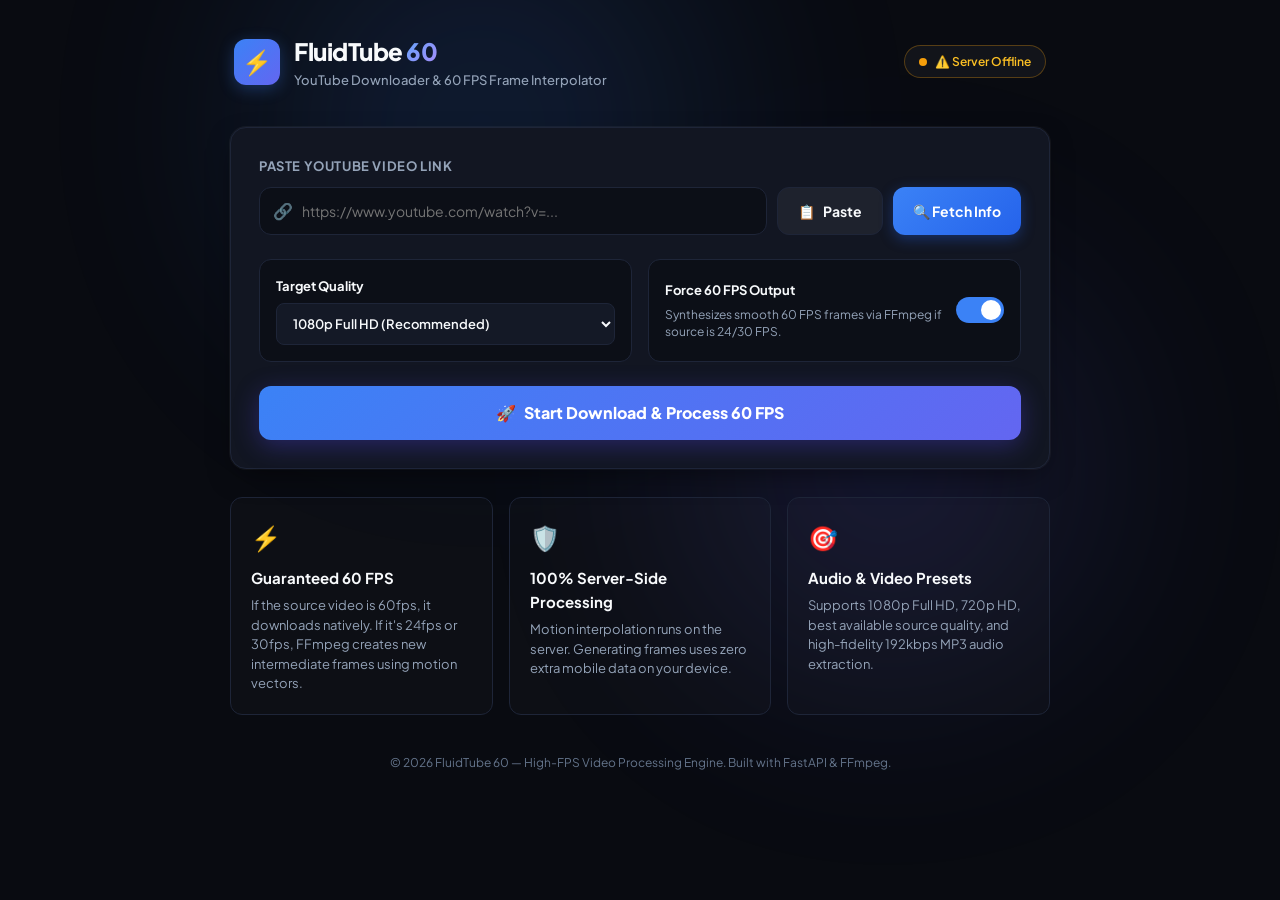
==== templates/index.html @ 1062987a "feat: initial commit for FluidTube 60 Web Application" ====
<!DOCTYPE html>
<html lang="en">
<head>
  <meta charset="UTF-8">
  <meta name="viewport" content="width=device-width, initial-scale=1.0">
  <title>FluidTube 60 — YouTube Downloader & 60 FPS Frame Interpolator</title>
  <meta name="description" content="FluidTube: Download YouTube videos and guarantee silky 60 FPS output via native stream fetching or FFmpeg motion vector frame interpolation.">
  <link rel="preconnect" href="https://fonts.googleapis.com">
  <link rel="preconnect" href="https://fonts.gstatic.com" crossorigin>
  <link href="https://fonts.googleapis.com/css2?family=Plus+Jakarta+Sans:wght@400;500;600;700;800&family=JetBrains+Mono:wght@500;600&display=swap" rel="stylesheet">
  <link rel="stylesheet" href="/static/css/style.css">
</head>
<body>
  <!-- Ambient background glow -->
  <div class="bg-glow glow-1"></div>
  <div class="bg-glow glow-2"></div>

  <div class="app-layout">
    <!-- Navbar / Header -->
    <header class="header">
      <div class="brand">
        <div class="brand-icon">⚡</div>
        <div class="brand-text">
          <h1>FluidTube <span class="accent-text">60</span></h1>
          <p class="subtitle">YouTube Downloader & 60 FPS Frame Interpolator</p>
        </div>
      </div>
      <div class="header-badges">
        <div id="ffmpeg-badge" class="status-badge checking">
          <span class="status-dot"></span>
          <span id="ffmpeg-status-text">Checking Engine...</span>
        </div>
      </div>
    </header>

    <!-- Main Converter Container -->
    <main class="main-card">
      <!-- Input Section -->
      <section class="section-input">
        <label for="video-url" class="section-label">Paste YouTube Video Link</label>
        <div class="input-bar">
          <div class="input-wrapper">
            <span class="url-icon">🔗</span>
            <input type="text" id="video-url" placeholder="https://www.youtube.com/watch?v=..." autocomplete="off">
          </div>
          <button id="btn-paste" class="btn btn-secondary" title="Paste from clipboard">
            <span>📋</span> Paste
          </button>
          <button id="btn-fetch" class="btn btn-primary">
            <span class="btn-spinner hidden"></span>
            <span class="btn-text">🔍 Fetch Info</span>
          </button>
        </div>
      </section>

      <!-- Video Preview Card (Hidden until URL fetched) -->
      <section id="preview-section" class="preview-card hidden">
        <div class="preview-thumbnail-wrapper">
          <img id="preview-thumb" src="" alt="Video Thumbnail" loading="lazy">
          <span id="preview-duration-badge" class="badge-overlay">00:00</span>
        </div>
        <div class="preview-meta">
          <h2 id="preview-title" class="preview-title">Video Title</h2>
          <p id="preview-channel" class="preview-channel">Channel Name</p>
          <div class="meta-pills">
            <span id="pill-fps" class="pill pill-fps">⚡ 60 FPS Native</span>
            <span id="pill-duration" class="pill pill-duration">⏱️ 00:00</span>
          </div>
          <p id="preview-engine-hint" class="engine-hint">
            ⚡ 60 FPS motion interpolation engine ready.
          </p>
        </div>
      </section>

      <!-- Settings Section -->
      <section class="section-settings">
        <div class="settings-grid">
          <!-- Resolution Dropdown -->
          <div class="setting-item">
            <label for="select-resolution" class="setting-label">Target Quality</label>
            <div class="select-wrapper">
              <select id="select-resolution">
                <option value="1080p Full HD" selected>1080p Full HD (Recommended)</option>
                <option value="720p HD">720p HD</option>
                <option value="Best Quality Available">Best Quality Available (Original)</option>
                <option value="Audio Only (MP3)">Audio Only (MP3)</option>
              </select>
            </div>
          </div>

          <!-- 60 FPS Motion Interpolation Toggle -->
          <div class="setting-item toggle-item">
            <div class="toggle-info">
              <span class="setting-label">Force 60 FPS Output</span>
              <p class="setting-subtext">Synthesizes smooth 60 FPS frames via FFmpeg if source is 24/30 FPS.</p>
            </div>
            <label class="switch">
              <input type="checkbox" id="toggle-60fps" checked>
              <span class="slider round"></span>
            </label>
          </div>
        </div>
      </section>

      <!-- Action Button Area -->
      <section class="section-action">
        <button id="btn-start" class="btn btn-cta">
          <span class="btn-cta-icon">🚀</span>
          <span>Start Download & Process 60 FPS</span>
        </button>
      </section>

      <!-- Progress Section (Hidden until processing begins) -->
      <section id="progress-section" class="progress-card hidden">
        <div class="progress-header">
          <div class="progress-status-box">
            <span class="spinner-pulse"></span>
            <span id="progress-status" class="progress-status-text">Downloading (45% - 5.2 MB/s)...</span>
          </div>
          <span id="progress-percentage" class="progress-pct">0%</span>
        </div>

        <div class="progress-bar-track">
          <div id="progress-bar-fill" class="progress-bar-fill" style="width: 0%;"></div>
        </div>

        <div class="progress-footer">
          <span id="progress-details" class="progress-details-text">Initializing stream connection...</span>
          <button id="btn-cancel" class="btn btn-danger btn-sm">⏹️ Cancel</button>
        </div>
      </section>

      <!-- Result / Download Section (Hidden until complete) -->
      <section id="result-section" class="result-card hidden">
        <div class="result-header">
          <div class="result-icon">🎉</div>
          <div>
            <h3 id="result-heading" class="result-title">Your 60 FPS Video is Ready!</h3>
            <p id="result-subtext" class="result-subtitle">Rendered with smooth motion interpolation.</p>
          </div>
        </div>

        <div class="result-file-info">
          <div class="file-name-row">
            <span class="file-icon">📁</span>
            <span id="result-filename" class="file-name">video_60fps.mp4</span>
          </div>
          <span id="result-filesize" class="file-size-badge">42.5 MB</span>
        </div>

        <div class="result-actions">
          <a id="btn-download-file" href="#" class="btn btn-download" download>
            <span>📥 Download File</span>
          </a>
          <button id="btn-reset" class="btn btn-secondary">
            <span>🔄 Convert Another Video</span>
          </button>
        </div>
      </section>

      <!-- Error Alert Box -->
      <div id="error-alert" class="alert-box alert-error hidden">
        <span class="alert-icon">⚠️</span>
        <div class="alert-content">
          <h4 class="alert-title">Conversion Notice</h4>
          <p id="error-message">Error details...</p>
        </div>
        <button id="btn-close-error" class="alert-close">&times;</button>
      </div>
    </main>

    <!-- Value Propositions / FAQ Section -->
    <section class="features-grid">
      <div class="feature-card">
        <div class="feature-icon">⚡</div>
        <h3>Guaranteed 60 FPS</h3>
        <p>If the source video is 60fps, it downloads natively. If it's 24fps or 30fps, FFmpeg creates new intermediate frames using motion vectors.</p>
      </div>
      <div class="feature-card">
        <div class="feature-icon">🛡️</div>
        <h3>100% Server-Side Processing</h3>
        <p>Motion interpolation runs on the server. Generating frames uses zero extra mobile data on your device.</p>
      </div>
      <div class="feature-card">
        <div class="feature-icon">🎯</div>
        <h3>Audio & Video Presets</h3>
        <p>Supports 1080p Full HD, 720p HD, best available source quality, and high-fidelity 192kbps MP3 audio extraction.</p>
      </div>
    </section>

    <!-- Footer -->
    <footer class="footer">
      <p>© 2026 FluidTube 60 — High-FPS Video Processing Engine. Built with FastAPI & FFmpeg.</p>
    </footer>
  </div>

  <script src="/static/js/app.js"></script>
</body>
</html>
---- static/css/style.css ----
/* ==========================================================================
   SmoothMotion 60 — Modern Web Stylesheet
   Dark Glassmorphism, Responsive Grid & Fluid Typography
   ========================================================================== */

:root {
  --bg-main: #090B11;
  --bg-card: #121622;
  --bg-card-inner: #0C0F17;
  --border-subtle: #1E2538;
  --border-active: #2D3A56;
  --accent-blue: #3B82F6;
  --accent-indigo: #6366F1;
  --accent-cyan: #06B6D4;
  --accent-emerald: #10B981;
  --accent-amber: #F59E0B;
  --accent-rose: #EF4444;
  --text-main: #F8FAFC;
  --text-muted: #94A3B8;
  --text-subtle: #64748B;
  --font-sans: 'Plus Jakarta Sans', -apple-system, BlinkMacSystemFont, sans-serif;
  --font-mono: 'JetBrains Mono', monospace;
  --radius-lg: 16px;
  --radius-md: 12px;
  --radius-sm: 8px;
  --shadow-card: 0 10px 30px -10px rgba(0, 0, 0, 0.6), 0 0 0 1px rgba(255, 255, 255, 0.05);
  --shadow-glow: 0 0 25px rgba(59, 130, 246, 0.35);
}

*, *::before, *::after {
  box-sizing: border-box;
  margin: 0;
  padding: 0;
}

body {
  font-family: var(--font-sans);
  background-color: var(--bg-main);
  color: var(--text-main);
  line-height: 1.6;
  min-height: 100vh;
  position: relative;
  overflow-x: hidden;
  padding: 24px 16px 40px;
}

/* Ambient Background Glow */
.bg-glow {
  position: fixed;
  border-radius: 50%;
  filter: blur(120px);
  pointer-events: none;
  z-index: 0;
  opacity: 0.15;
}
.glow-1 {
  width: 450px;
  height: 450px;
  background: var(--accent-blue);
  top: -100px;
  left: 20%;
}
.glow-2 {
  width: 400px;
  height: 400px;
  background: var(--accent-indigo);
  top: 30%;
  right: 15%;
}

/* Main Container */
.app-layout {
  position: relative;
  z-index: 1;
  max-width: 820px;
  margin: 0 auto;
  display: flex;
  flex-direction: column;
  gap: 28px;
}

/* Header */
.header {
  display: flex;
  align-items: center;
  justify-content: space-between;
  padding: 8px 4px;
}

.brand {
  display: flex;
  align-items: center;
  gap: 14px;
}

.brand-icon {
  width: 46px;
  height: 46px;
  background: linear-gradient(135deg, var(--accent-blue), var(--accent-indigo));
  border-radius: 12px;
  display: flex;
  align-items: center;
  justify-content: center;
  font-size: 24px;
  box-shadow: 0 4px 16px rgba(59, 130, 246, 0.3);
}

.brand-text h1 {
  font-size: 24px;
  font-weight: 800;
  letter-spacing: -0.5px;
}

.accent-text {
  background: linear-gradient(135deg, #60A5FA, #A78BFA);
  -webkit-background-clip: text;
  -webkit-text-fill-color: transparent;
}

.subtitle {
  font-size: 13px;
  color: var(--text-muted);
  font-weight: 500;
}

/* Status Badge */
.status-badge {
  display: flex;
  align-items: center;
  gap: 8px;
  padding: 6px 14px;
  border-radius: 20px;
  font-size: 12px;
  font-weight: 600;
  background: rgba(255, 255, 255, 0.04);
  border: 1px solid var(--border-subtle);
}

.status-dot {
  width: 8px;
  height: 8px;
  border-radius: 50%;
  background: var(--text-subtle);
}

.status-badge.ready {
  border-color: rgba(16, 185, 129, 0.3);
  color: #34D399;
}
.status-badge.ready .status-dot {
  background: var(--accent-emerald);
  box-shadow: 0 0 8px var(--accent-emerald);
}

.status-badge.warning {
  border-color: rgba(245, 158, 11, 0.3);
  color: #FBBF24;
}
.status-badge.warning .status-dot {
  background: var(--accent-amber);
}

/* Main Card */
.main-card {
  background: var(--bg-card);
  border: 1px solid var(--border-subtle);
  border-radius: var(--radius-lg);
  padding: 28px;
  box-shadow: var(--shadow-card);
  backdrop-filter: blur(16px);
  display: flex;
  flex-direction: column;
  gap: 24px;
}

/* Section Input */
.section-label {
  display: block;
  font-size: 13px;
  font-weight: 700;
  text-transform: uppercase;
  letter-spacing: 0.6px;
  color: var(--text-muted);
  margin-bottom: 10px;
}

.input-bar {
  display: flex;
  gap: 10px;
  width: 100%;
}

.input-wrapper {
  position: relative;
  flex: 1;
}

.url-icon {
  position: absolute;
  left: 14px;
  top: 50%;
  transform: translateY(-50%);
  font-size: 16px;
  opacity: 0.6;
}

.input-wrapper input {
  width: 100%;
  height: 48px;
  background: var(--bg-card-inner);
  border: 1px solid var(--border-subtle);
  border-radius: var(--radius-md);
  padding: 0 16px 0 42px;
  color: var(--text-main);
  font-family: var(--font-sans);
  font-size: 14px;
  transition: all 0.2s ease;
}

.input-wrapper input:focus {
  outline: none;
  border-color: var(--accent-blue);
  box-shadow: 0 0 0 3px rgba(59, 130, 246, 0.15);
}

/* Buttons */
.btn {
  display: inline-flex;
  align-items: center;
  justify-content: center;
  gap: 8px;
  height: 48px;
  padding: 0 20px;
  border-radius: var(--radius-md);
  font-family: var(--font-sans);
  font-size: 14px;
  font-weight: 700;
  cursor: pointer;
  border: none;
  transition: all 0.2s cubic-bezier(0.4, 0, 0.2, 1);
  text-decoration: none;
  white-space: nowrap;
}

.btn:active {
  transform: scale(0.98);
}

.btn-primary {
  background: linear-gradient(135deg, var(--accent-blue), #2563EB);
  color: #fff;
  box-shadow: 0 4px 14px rgba(37, 99, 235, 0.35);
}
.btn-primary:hover {
  background: linear-gradient(135deg, #4F93F7, #1D4ED8);
  box-shadow: 0 6px 20px rgba(37, 99, 235, 0.45);
}

.btn-secondary {
  background: rgba(255, 255, 255, 0.05);
  border: 1px solid var(--border-subtle);
  color: var(--text-main);
}
.btn-secondary:hover {
  background: rgba(255, 255, 255, 0.08);
  border-color: var(--border-active);
}

.btn-cta {
  width: 100%;
  height: 54px;
  background: linear-gradient(135deg, var(--accent-blue), var(--accent-indigo));
  color: #fff;
  font-size: 16px;
  font-weight: 800;
  border-radius: var(--radius-md);
  box-shadow: 0 6px 24px rgba(79, 70, 229, 0.35);
}
.btn-cta:hover {
  filter: brightness(1.1);
  box-shadow: 0 8px 30px rgba(79, 70, 229, 0.5);
  transform: translateY(-1px);
}

.btn-danger {
  background: rgba(239, 68, 68, 0.15);
  border: 1px solid rgba(239, 68, 68, 0.3);
  color: #F87171;
}
.btn-danger:hover {
  background: rgba(239, 68, 68, 0.25);
}

.btn-sm {
  height: 36px;
  padding: 0 14px;
  font-size: 12px;
}

.btn-download {
  background: linear-gradient(135deg, var(--accent-emerald), #059669);
  color: #fff;
  box-shadow: 0 4px 16px rgba(16, 185, 129, 0.35);
}
.btn-download:hover {
  filter: brightness(1.1);
}

.btn-spinner {
  width: 16px;
  height: 16px;
  border: 2px solid rgba(255, 255, 255, 0.3);
  border-top-color: #fff;
  border-radius: 50%;
  animation: spin 0.8s linear infinite;
}

@keyframes spin {
  to { transform: rotate(360deg); }
}

/* Video Preview Card */
.preview-card {
  display: flex;
  gap: 18px;
  background: var(--bg-card-inner);
  border: 1px solid var(--border-subtle);
  border-radius: var(--radius-md);
  padding: 16px;
  animation: fadeIn 0.3s ease;
}

.preview-thumbnail-wrapper {
  position: relative;
  width: 220px;
  height: 124px;
  border-radius: var(--radius-sm);
  overflow: hidden;
  flex-shrink: 0;
  background: #000;
}

.preview-thumbnail-wrapper img {
  width: 100%;
  height: 100%;
  object-fit: cover;
}

.badge-overlay {
  position: absolute;
  bottom: 8px;
  right: 8px;
  background: rgba(0, 0, 0, 0.8);
  font-family: var(--font-mono);
  font-size: 11px;
  font-weight: 600;
  padding: 2px 6px;
  border-radius: 4px;
}

.preview-meta {
  display: flex;
  flex-direction: column;
  justify-content: center;
  gap: 6px;
  overflow: hidden;
}

.preview-title {
  font-size: 16px;
  font-weight: 700;
  line-height: 1.35;
  display: -webkit-box;
  -webkit-line-clamp: 2;
  -webkit-box-orient: vertical;
  overflow: hidden;
}

.preview-channel {
  font-size: 13px;
  color: var(--text-muted);
}

.meta-pills {
  display: flex;
  gap: 8px;
  margin-top: 4px;
}

.pill {
  font-size: 11px;
  font-weight: 700;
  padding: 3px 10px;
  border-radius: 6px;
  display: inline-flex;
  align-items: center;
}

.pill-fps {
  background: rgba(16, 185, 129, 0.15);
  border: 1px solid rgba(16, 185, 129, 0.3);
  color: #34D399;
}

.pill-fps.interpolate {
  background: rgba(245, 158, 11, 0.15);
  border: 1px solid rgba(245, 158, 11, 0.3);
  color: #FBBF24;
}

.pill-duration {
  background: rgba(255, 255, 255, 0.05);
  color: var(--text-muted);
}

.engine-hint {
  font-size: 12px;
  color: #60A5FA;
  font-style: italic;
  margin-top: 4px;
}

/* Settings Grid */
.settings-grid {
  display: grid;
  grid-template-columns: 1fr 1fr;
  gap: 16px;
}

.setting-item {
  background: var(--bg-card-inner);
  border: 1px solid var(--border-subtle);
  border-radius: var(--radius-md);
  padding: 16px;
}

.setting-label {
  font-size: 13px;
  font-weight: 700;
  color: var(--text-main);
  display: block;
  margin-bottom: 6px;
}

.setting-subtext {
  font-size: 12px;
  color: var(--text-muted);
  line-height: 1.4;
}

.select-wrapper select {
  width: 100%;
  height: 42px;
  background: #141926;
  border: 1px solid var(--border-subtle);
  border-radius: var(--radius-sm);
  color: var(--text-main);
  padding: 0 12px;
  font-family: var(--font-sans);
  font-size: 13px;
  font-weight: 600;
  cursor: pointer;
  outline: none;
}

.toggle-item {
  display: flex;
  align-items: center;
  justify-content: space-between;
  gap: 14px;
}

/* Toggle Switch */
.switch {
  position: relative;
  display: inline-block;
  width: 48px;
  height: 26px;
  flex-shrink: 0;
}

.switch input {
  opacity: 0;
  width: 0;
  height: 0;
}

.slider {
  position: absolute;
  cursor: pointer;
  top: 0; left: 0; right: 0; bottom: 0;
  background-color: #242B3D;
  transition: .3s;
  border-radius: 34px;
}

.slider:before {
  position: absolute;
  content: "";
  height: 20px;
  width: 20px;
  left: 3px;
  bottom: 3px;
  background-color: white;
  transition: .3s;
  border-radius: 50%;
}

input:checked + .slider {
  background-color: var(--accent-blue);
}

input:checked + .slider:before {
  transform: translateX(22px);
}

/* Progress Card */
.progress-card {
  background: var(--bg-card-inner);
  border: 1px solid var(--border-subtle);
  border-radius: var(--radius-md);
  padding: 20px;
  display: flex;
  flex-direction: column;
  gap: 14px;
  animation: fadeIn 0.3s ease;
}

.progress-header {
  display: flex;
  align-items: center;
  justify-content: space-between;
}

.progress-status-box {
  display: flex;
  align-items: center;
  gap: 10px;
}

.spinner-pulse {
  width: 10px;
  height: 10px;
  border-radius: 50%;
  background: var(--accent-blue);
  box-shadow: 0 0 10px var(--accent-blue);
  animation: pulse 1.2s infinite;
}

@keyframes pulse {
  0% { transform: scale(0.9); opacity: 0.7; }
  50% { transform: scale(1.3); opacity: 1; }
  100% { transform: scale(0.9); opacity: 0.7; }
}

.progress-status-text {
  font-size: 14px;
  font-weight: 700;
  color: var(--text-main);
}

.progress-pct {
  font-family: var(--font-mono);
  font-size: 14px;
  font-weight: 700;
  color: var(--accent-cyan);
}

.progress-bar-track {
  width: 100%;
  height: 10px;
  background: #181E2E;
  border-radius: 20px;
  overflow: hidden;
}

.progress-bar-fill {
  height: 100%;
  background: linear-gradient(90deg, var(--accent-blue), var(--accent-cyan));
  border-radius: 20px;
  transition: width 0.3s ease;
  box-shadow: 0 0 12px rgba(6, 182, 212, 0.4);
}

.progress-footer {
  display: flex;
  align-items: center;
  justify-content: space-between;
}

.progress-details-text {
  font-size: 12px;
  color: var(--text-subtle);
  font-family: var(--font-mono);
}

/* Result Card */
.result-card {
  background: rgba(16, 185, 129, 0.05);
  border: 1px solid rgba(16, 185, 129, 0.3);
  border-radius: var(--radius-md);
  padding: 24px;
  display: flex;
  flex-direction: column;
  gap: 18px;
  animation: fadeIn 0.3s ease;
}

.result-header {
  display: flex;
  align-items: center;
  gap: 14px;
}

.result-icon {
  font-size: 32px;
}

.result-title {
  font-size: 18px;
  font-weight: 800;
  color: #34D399;
}

.result-subtitle {
  font-size: 13px;
  color: var(--text-muted);
}

.result-file-info {
  display: flex;
  align-items: center;
  justify-content: space-between;
  background: var(--bg-card-inner);
  border: 1px solid var(--border-subtle);
  border-radius: var(--radius-sm);
  padding: 12px 16px;
}

.file-name-row {
  display: flex;
  align-items: center;
  gap: 10px;
  overflow: hidden;
}

.file-name {
  font-family: var(--font-mono);
  font-size: 13px;
  font-weight: 600;
  color: #93C5FD;
  white-space: nowrap;
  overflow: hidden;
  text-overflow: ellipsis;
}

.file-size-badge {
  font-family: var(--font-mono);
  font-size: 12px;
  color: var(--text-muted);
  background: rgba(255, 255, 255, 0.05);
  padding: 3px 8px;
  border-radius: 4px;
}

.result-actions {
  display: flex;
  gap: 12px;
}

/* Error Alert */
.alert-box {
  display: flex;
  align-items: flex-start;
  gap: 12px;
  padding: 14px 18px;
  border-radius: var(--radius-md);
  background: rgba(239, 68, 68, 0.1);
  border: 1px solid rgba(239, 68, 68, 0.3);
  color: #FCA5A5;
  animation: fadeIn 0.2s ease;
}

.alert-title {
  font-size: 14px;
  font-weight: 700;
  margin-bottom: 2px;
  color: #F87171;
}

.alert-close {
  margin-left: auto;
  background: none;
  border: none;
  color: #FCA5A5;
  font-size: 18px;
  cursor: pointer;
}

/* Feature Cards Grid */
.features-grid {
  display: grid;
  grid-template-columns: repeat(3, 1fr);
  gap: 16px;
}

.feature-card {
  background: rgba(255, 255, 255, 0.02);
  border: 1px solid var(--border-subtle);
  border-radius: var(--radius-md);
  padding: 20px;
  text-align: left;
}

.feature-icon {
  font-size: 24px;
  margin-bottom: 10px;
}

.feature-card h3 {
  font-size: 15px;
  font-weight: 700;
  margin-bottom: 6px;
}

.feature-card p {
  font-size: 13px;
  color: var(--text-muted);
  line-height: 1.5;
}

/* Footer */
.footer {
  text-align: center;
  font-size: 12px;
  color: var(--text-subtle);
  padding-top: 10px;
}

/* Helper Utilities */
.hidden {
  display: none !important;
}

@keyframes fadeIn {
  from { opacity: 0; transform: translateY(6px); }
  to { opacity: 1; transform: translateY(0); }
}

/* Responsive Media Queries */
@media (max-width: 768px) {
  .app-layout {
    gap: 20px;
  }
  .main-card {
    padding: 20px 16px;
  }
  .input-bar {
    flex-direction: column;
  }
  .input-wrapper input {
    height: 44px;
  }
  .preview-card {
    flex-direction: column;
  }
  .preview-thumbnail-wrapper {
    width: 100%;
    height: 180px;
  }
  .settings-grid {
    grid-template-columns: 1fr;
  }
  .features-grid {
    grid-template-columns: 1fr;
  }
  .result-actions {
    flex-direction: column;
  }
}
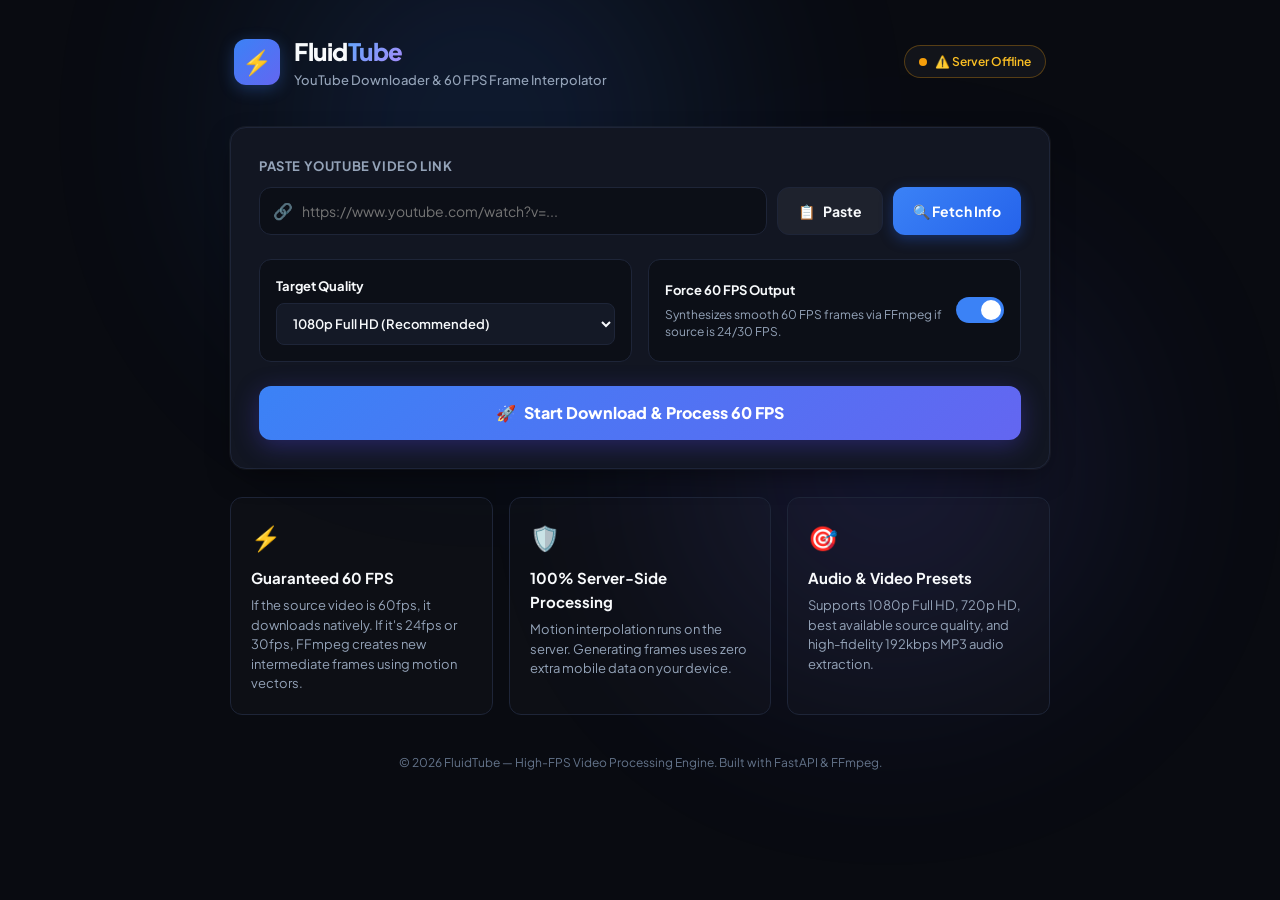
==== commit 4acbc1aa: "refactor: rename branding to FluidTube" ====
--- a/templates/index.html
+++ b/templates/index.html
@@ -3,7 +3,7 @@
 <head>
   <meta charset="UTF-8">
   <meta name="viewport" content="width=device-width, initial-scale=1.0">
-  <title>FluidTube 60 — YouTube Downloader & 60 FPS Frame Interpolator</title>
+  <title>FluidTube — YouTube Downloader & 60 FPS Frame Interpolator</title>
   <meta name="description" content="FluidTube: Download YouTube videos and guarantee silky 60 FPS output via native stream fetching or FFmpeg motion vector frame interpolation.">
   <link rel="preconnect" href="https://fonts.googleapis.com">
   <link rel="preconnect" href="https://fonts.gstatic.com" crossorigin>
@@ -21,7 +21,7 @@
       <div class="brand">
         <div class="brand-icon">⚡</div>
         <div class="brand-text">
-          <h1>FluidTube <span class="accent-text">60</span></h1>
+          <h1>Fluid<span class="accent-text">Tube</span></h1>
           <p class="subtitle">YouTube Downloader & 60 FPS Frame Interpolator</p>
         </div>
       </div>
@@ -190,7 +190,7 @@
 
     <!-- Footer -->
     <footer class="footer">
-      <p>© 2026 FluidTube 60 — High-FPS Video Processing Engine. Built with FastAPI & FFmpeg.</p>
+      <p>© 2026 FluidTube — High-FPS Video Processing Engine. Built with FastAPI & FFmpeg.</p>
     </footer>
   </div>
 
--- a/static/css/style.css
+++ b/static/css/style.css
@@ -1,5 +1,5 @@
 /* ==========================================================================
-   SmoothMotion 60 — Modern Web Stylesheet
+   FluidTube — Modern Web Stylesheet
    Dark Glassmorphism, Responsive Grid & Fluid Typography
    ========================================================================== */
 
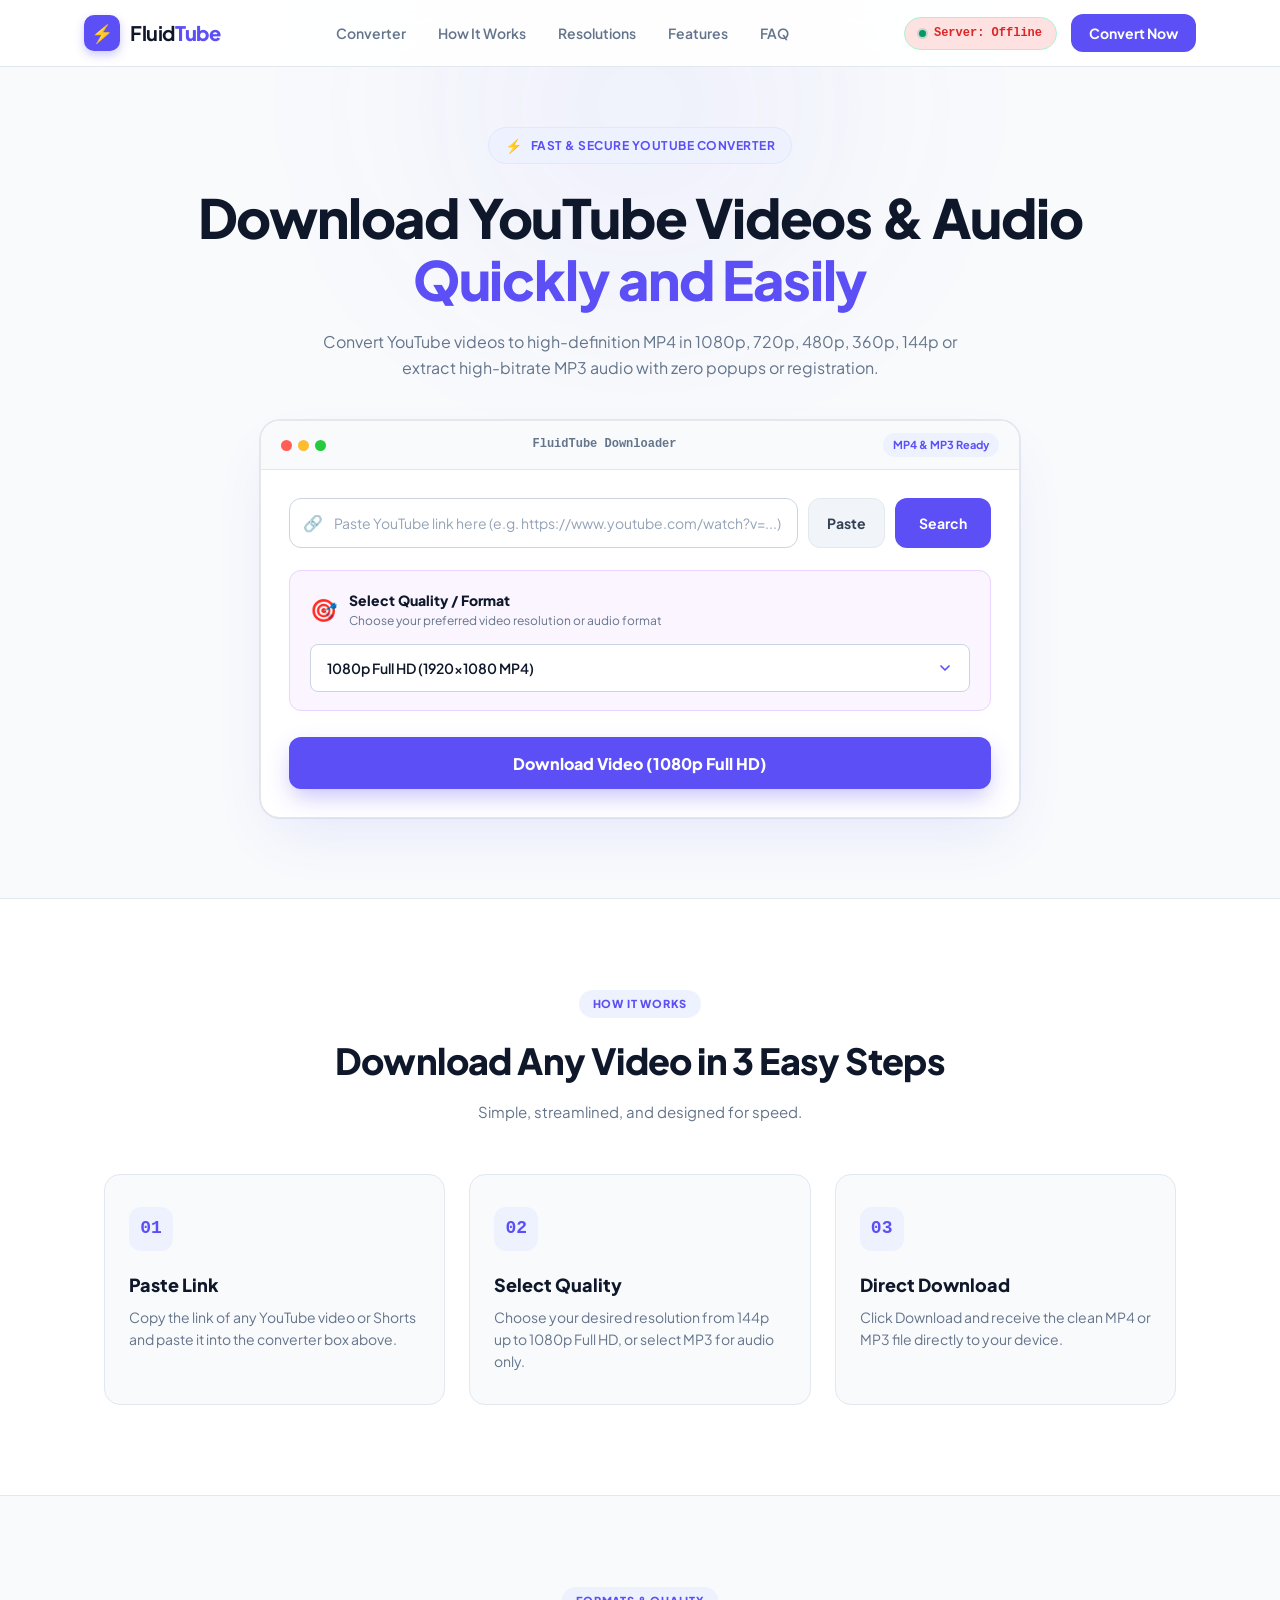
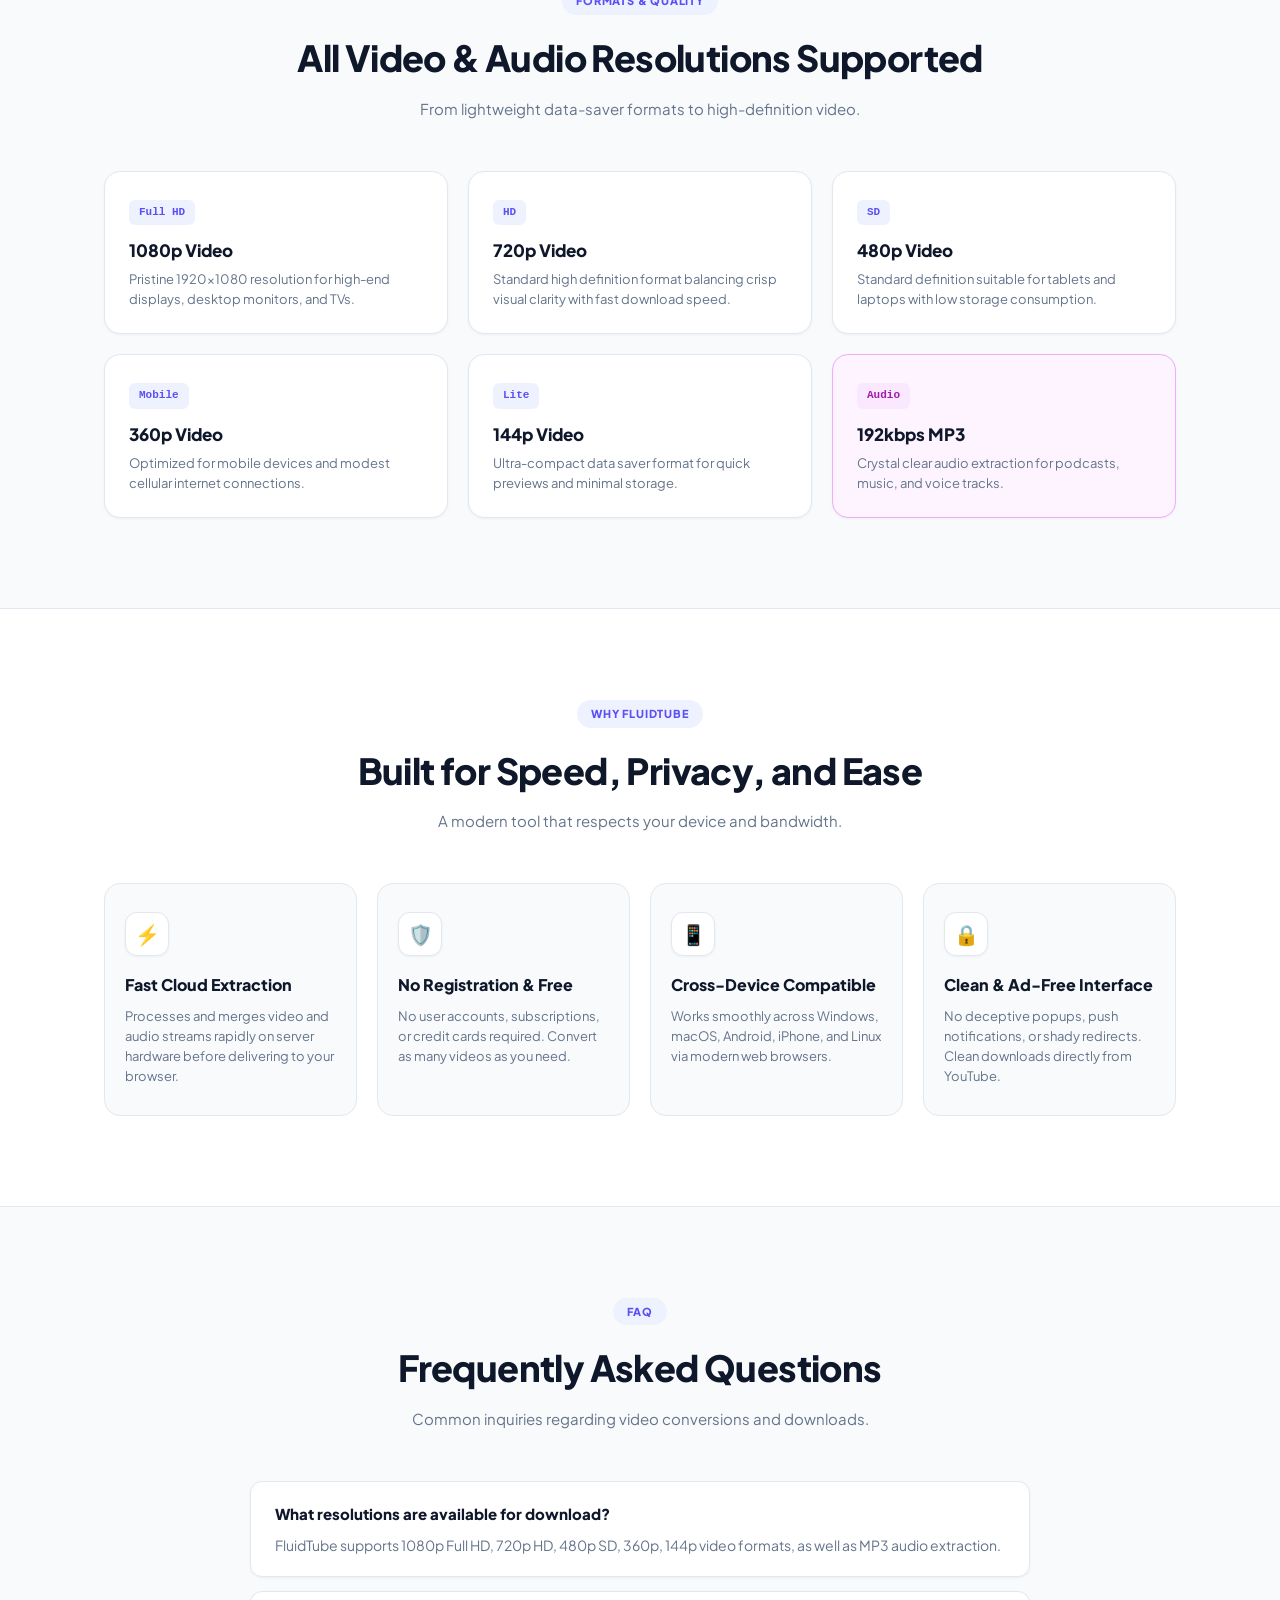
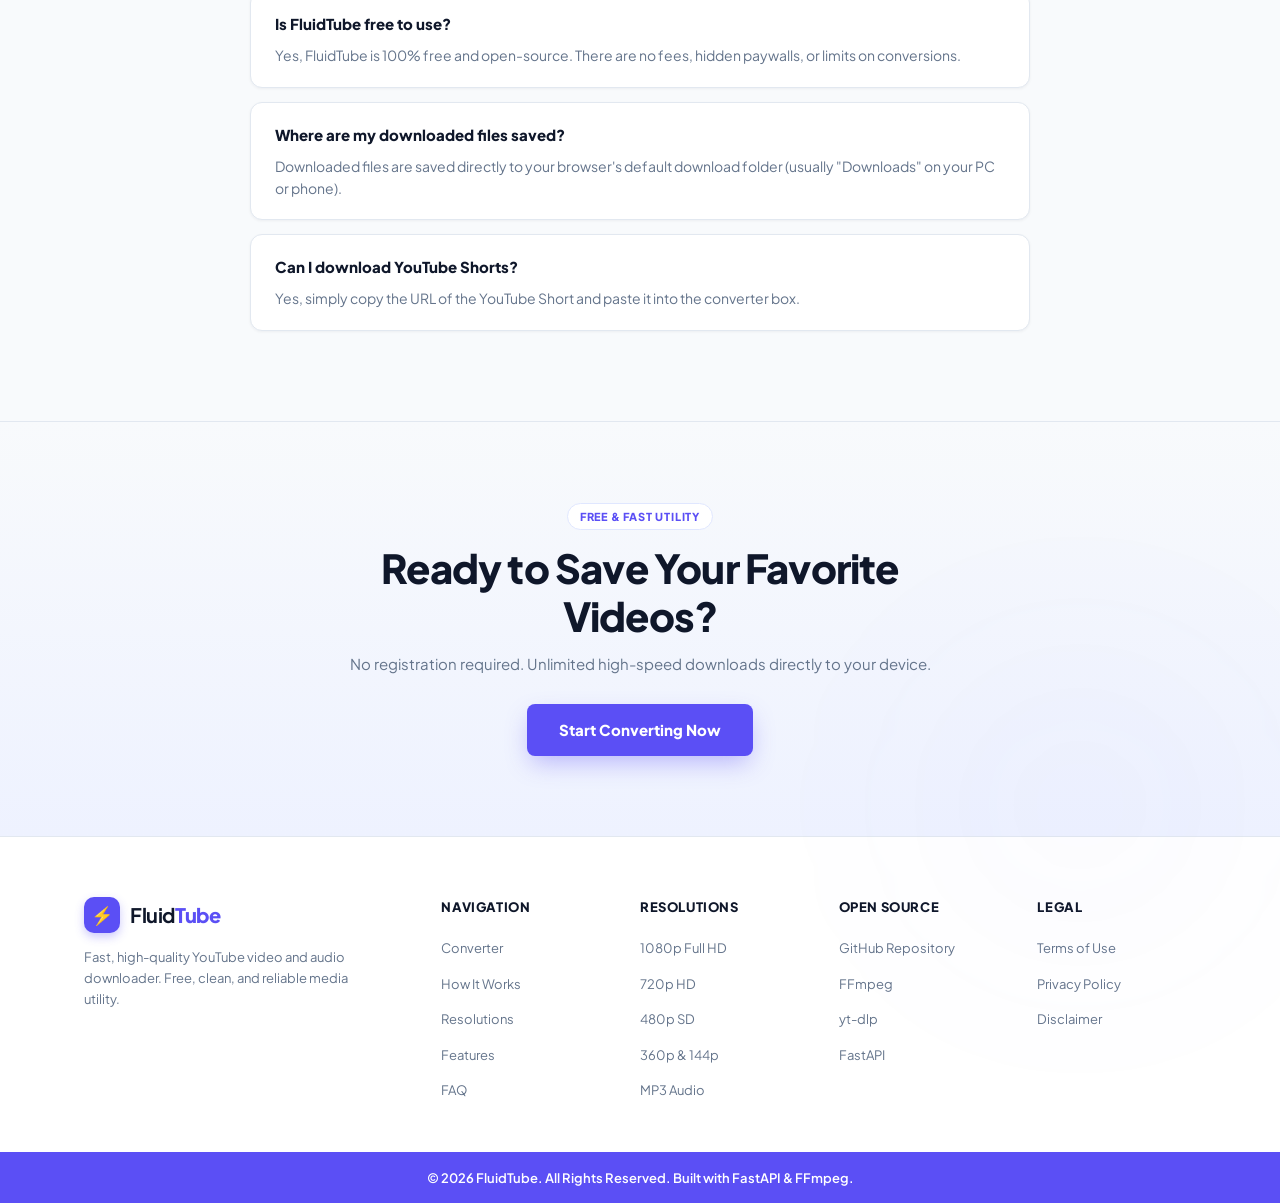
==== commit b84a9f16: "feat: redesign UI into modern light SaaS landing page with dropdown quality selector and rich sectio" ====
--- a/templates/index.html
+++ b/templates/index.html
@@ -3,196 +3,412 @@
 <head>
   <meta charset="UTF-8">
   <meta name="viewport" content="width=device-width, initial-scale=1.0">
-  <title>FluidTube — YouTube Downloader & 60 FPS Frame Interpolator</title>
-  <meta name="description" content="FluidTube: Download YouTube videos and guarantee silky 60 FPS output via native stream fetching or FFmpeg motion vector frame interpolation.">
+  <title>FluidTube — Modern YouTube Video & Audio Downloader</title>
+  <meta name="description" content="Fast, high-quality YouTube video and audio converter. Download in 1080p, 720p, 480p, 360p, 144p MP4 or convert directly to 192kbps MP3.">
   <link rel="preconnect" href="https://fonts.googleapis.com">
   <link rel="preconnect" href="https://fonts.gstatic.com" crossorigin>
   <link href="https://fonts.googleapis.com/css2?family=Plus+Jakarta+Sans:wght@400;500;600;700;800&family=JetBrains+Mono:wght@500;600&display=swap" rel="stylesheet">
   <link rel="stylesheet" href="/static/css/style.css">
 </head>
-<body>
-  <!-- Ambient background glow -->
-  <div class="bg-glow glow-1"></div>
-  <div class="bg-glow glow-2"></div>
-
-  <div class="app-layout">
-    <!-- Navbar / Header -->
-    <header class="header">
-      <div class="brand">
-        <div class="brand-icon">⚡</div>
-        <div class="brand-text">
-          <h1>Fluid<span class="accent-text">Tube</span></h1>
-          <p class="subtitle">YouTube Downloader & 60 FPS Frame Interpolator</p>
-        </div>
-      </div>
-      <div class="header-badges">
-        <div id="ffmpeg-badge" class="status-badge checking">
-          <span class="status-dot"></span>
-          <span id="ffmpeg-status-text">Checking Engine...</span>
-        </div>
-      </div>
-    </header>
-
-    <!-- Main Converter Container -->
-    <main class="main-card">
-      <!-- Input Section -->
-      <section class="section-input">
-        <label for="video-url" class="section-label">Paste YouTube Video Link</label>
-        <div class="input-bar">
-          <div class="input-wrapper">
-            <span class="url-icon">🔗</span>
-            <input type="text" id="video-url" placeholder="https://www.youtube.com/watch?v=..." autocomplete="off">
+<body class="saas-body">
+
+  <!-- Ambient background glow elements -->
+  <div class="bg-shape shape-top"></div>
+  <div class="bg-shape shape-bottom"></div>
+
+  <!-- =========================================================================
+       1. NAVBAR
+       ========================================================================= -->
+  <header class="navbar-wrapper">
+    <nav class="navbar">
+      <a href="/" class="nav-brand">
+        <div class="brand-logo-icon">⚡</div>
+        <span class="brand-name">Fluid<strong>Tube</strong></span>
+      </a>
+
+      <ul class="nav-links">
+        <li><a href="#converter">Converter</a></li>
+        <li><a href="#how-it-works">How It Works</a></li>
+        <li><a href="#resolutions">Resolutions</a></li>
+        <li><a href="#features">Features</a></li>
+        <li><a href="#faq">FAQ</a></li>
+      </ul>
+
+      <div class="nav-actions">
+        <div id="ffmpeg-badge" class="engine-badge ready">
+          <span class="badge-dot"></span>
+          <span id="ffmpeg-status-text">Server: Ready</span>
+        </div>
+        <a href="#converter" class="btn btn-nav-cta">Convert Now</a>
+      </div>
+    </nav>
+  </header>
+
+  <!-- =========================================================================
+       2. HERO SECTION & CONVERTER TOOL
+       ========================================================================= -->
+  <section class="hero-section" id="converter">
+    <div class="hero-container">
+      <div class="hero-tag-pill">
+        <span class="star-icon">⚡</span>
+        <span>FAST & SECURE YOUTUBE CONVERTER</span>
+      </div>
+
+      <h1 class="hero-main-title">
+        Download YouTube Videos & Audio<br>
+        <span class="purple-highlight">Quickly and Easily</span>
+      </h1>
+
+      <p class="hero-desc-text">
+        Convert YouTube videos to high-definition MP4 in 1080p, 720p, 480p, 360p, 144p or extract high-bitrate MP3 audio with zero popups or registration.
+      </p>
+
+      <!-- Main Converter Card (Figma/IDE window style) -->
+      <div class="converter-showcase-wrapper">
+        <div class="converter-card">
+          <!-- Top Window Bar -->
+          <div class="card-topbar">
+            <div class="mac-dots">
+              <span class="dot dot-red"></span>
+              <span class="dot dot-yellow"></span>
+              <span class="dot dot-green"></span>
+            </div>
+            <div class="card-topbar-title">FluidTube Downloader</div>
+            <div class="topbar-right-badge">MP4 & MP3 Ready</div>
           </div>
-          <button id="btn-paste" class="btn btn-secondary" title="Paste from clipboard">
-            <span>📋</span> Paste
-          </button>
-          <button id="btn-fetch" class="btn btn-primary">
-            <span class="btn-spinner hidden"></span>
-            <span class="btn-text">🔍 Fetch Info</span>
-          </button>
-        </div>
-      </section>
-
-      <!-- Video Preview Card (Hidden until URL fetched) -->
-      <section id="preview-section" class="preview-card hidden">
-        <div class="preview-thumbnail-wrapper">
-          <img id="preview-thumb" src="" alt="Video Thumbnail" loading="lazy">
-          <span id="preview-duration-badge" class="badge-overlay">00:00</span>
-        </div>
-        <div class="preview-meta">
-          <h2 id="preview-title" class="preview-title">Video Title</h2>
-          <p id="preview-channel" class="preview-channel">Channel Name</p>
-          <div class="meta-pills">
-            <span id="pill-fps" class="pill pill-fps">⚡ 60 FPS Native</span>
-            <span id="pill-duration" class="pill pill-duration">⏱️ 00:00</span>
+
+          <!-- Converter Form -->
+          <div class="converter-inner">
+            <!-- URL Input Bar -->
+            <div class="input-container">
+              <div class="input-box">
+                <span class="input-icon">🔗</span>
+                <input type="text" id="video-url" placeholder="Paste YouTube link here (e.g. https://www.youtube.com/watch?v=...)" autocomplete="off">
+              </div>
+              <button id="btn-paste" class="btn btn-paste-action" title="Paste link from clipboard">Paste</button>
+              <button id="btn-fetch" class="btn btn-fetch-action">
+                <span class="btn-spinner hidden"></span>
+                <span class="btn-text">Search</span>
+              </button>
+            </div>
+
+            <!-- Video Preview Box (Visible after fetch) -->
+            <div id="preview-section" class="preview-box hidden">
+              <div class="preview-thumb-container">
+                <img id="preview-thumb" src="" alt="Thumbnail" loading="lazy">
+                <span id="preview-duration-badge" class="duration-badge">00:00</span>
+              </div>
+              <div class="preview-info-container">
+                <h3 id="preview-title" class="preview-video-title">Video Title</h3>
+                <p id="preview-channel" class="preview-channel-name">Channel Name</p>
+                <div class="preview-pills-row">
+                  <span id="pill-duration" class="pill-badge">⏱️ 00:00</span>
+                  <span class="pill-badge stream-ready">✓ Stream Verified</span>
+                </div>
+              </div>
+            </div>
+
+            <!-- Resolution Controls: DROPDOWN ONLY -->
+            <div class="control-box">
+              <div class="control-label-row">
+                <span class="control-icon">🎯</span>
+                <div>
+                  <label for="select-resolution" class="control-title">Select Quality / Format</label>
+                  <p class="control-subtitle">Choose your preferred video resolution or audio format</p>
+                </div>
+              </div>
+
+              <!-- Styled Dropdown -->
+              <div class="select-dropdown-container">
+                <select id="select-resolution">
+                  <option value="1080p Full HD" selected>1080p Full HD (1920x1080 MP4)</option>
+                  <option value="720p HD">720p HD (1280x720 MP4)</option>
+                  <option value="480p SD">480p SD (854x480 MP4)</option>
+                  <option value="360p Medium">360p Medium (640x360 MP4)</option>
+                  <option value="144p Low">144p Low (Lightweight / Low Data MP4)</option>
+                  <option value="Best Quality Available">Best Quality Available (Original)</option>
+                  <option value="Audio Only (MP3)">Audio Only (192kbps MP3)</option>
+                </select>
+              </div>
+            </div>
+
+            <!-- Action Download CTA Button -->
+            <div class="action-cta-area">
+              <button id="btn-start" class="btn btn-main-cta">
+                <span>Download Video</span>
+              </button>
+            </div>
+
+            <!-- Progress Box (Visible during download) -->
+            <div id="progress-section" class="progress-box hidden">
+              <div class="progress-info-row">
+                <div class="progress-title-box">
+                  <span class="pulsing-dot"></span>
+                  <span id="progress-status" class="progress-status-label">Downloading (45% - 5.2 MB/s)...</span>
+                </div>
+                <span id="progress-percentage" class="progress-pct-badge">0%</span>
+              </div>
+              <div class="progress-track">
+                <div id="progress-bar-fill" class="progress-fill" style="width: 0%;"></div>
+              </div>
+              <div class="progress-footer-row">
+                <span id="progress-details" class="progress-details-text">Initializing stream connection...</span>
+                <button id="btn-cancel" class="btn btn-cancel-action">Cancel</button>
+              </div>
+            </div>
+
+            <!-- Result Box (Visible when finished) -->
+            <div id="result-section" class="result-box hidden">
+              <div class="result-headline-row">
+                <div class="result-check-icon">✓</div>
+                <div>
+                  <h4 class="result-main-title">Download Ready!</h4>
+                  <p class="result-desc">Your file has been prepared and is ready to save.</p>
+                </div>
+              </div>
+              <div class="result-file-details">
+                <div class="file-name-meta">
+                  <span class="file-icon-badge">📁</span>
+                  <span id="result-filename" class="file-title-text">video.mp4</span>
+                </div>
+                <span id="result-filesize" class="file-size-pill">42.5 MB</span>
+              </div>
+              <div class="result-action-buttons">
+                <a id="btn-download-file" href="#" class="btn btn-download-cta" download>Download File</a>
+                <button id="btn-reset" class="btn btn-convert-another">Convert Another Video</button>
+              </div>
+            </div>
+
+            <!-- Error Notice Box -->
+            <div id="error-alert" class="alert-message-box hidden">
+              <span class="alert-warning-icon">⚠️</span>
+              <div class="alert-text-content">
+                <div class="alert-heading">Notice</div>
+                <p id="error-message">Error details...</p>
+              </div>
+              <button id="btn-close-error" class="btn-dismiss-alert">&times;</button>
+            </div>
           </div>
-          <p id="preview-engine-hint" class="engine-hint">
-            ⚡ 60 FPS motion interpolation engine ready.
+        </div>
+      </div>
+    </div>
+  </section>
+
+  <!-- =========================================================================
+       3. SECTION: HOW IT WORKS (3 Simple Steps)
+       ========================================================================= -->
+  <section class="section-how" id="how-it-works">
+    <div class="content-container">
+      <div class="section-badge-pill">HOW IT WORKS</div>
+      <h2 class="section-main-heading">Download Any Video in 3 Easy Steps</h2>
+      <p class="section-sub-heading">Simple, streamlined, and designed for speed.</p>
+
+      <div class="steps-grid">
+        <div class="step-card">
+          <div class="step-num">01</div>
+          <h3>Paste Link</h3>
+          <p>Copy the link of any YouTube video or Shorts and paste it into the converter box above.</p>
+        </div>
+        <div class="step-card">
+          <div class="step-num">02</div>
+          <h3>Select Quality</h3>
+          <p>Choose your desired resolution from 144p up to 1080p Full HD, or select MP3 for audio only.</p>
+        </div>
+        <div class="step-card">
+          <div class="step-num">03</div>
+          <h3>Direct Download</h3>
+          <p>Click Download and receive the clean MP4 or MP3 file directly to your device.</p>
+        </div>
+      </div>
+    </div>
+  </section>
+
+  <!-- =========================================================================
+       4. SECTION: SUPPORTED RESOLUTIONS & FORMATS
+       ========================================================================= -->
+  <section class="section-resolutions" id="resolutions">
+    <div class="content-container">
+      <div class="section-badge-pill">FORMATS & QUALITY</div>
+      <h2 class="section-main-heading">All Video & Audio Resolutions Supported</h2>
+      <p class="section-sub-heading">From lightweight data-saver formats to high-definition video.</p>
+
+      <div class="resolutions-grid">
+        <div class="res-card">
+          <div class="res-tag">Full HD</div>
+          <h4>1080p Video</h4>
+          <p>Pristine 1920x1080 resolution for high-end displays, desktop monitors, and TVs.</p>
+        </div>
+        <div class="res-card">
+          <div class="res-tag">HD</div>
+          <h4>720p Video</h4>
+          <p>Standard high definition format balancing crisp visual clarity with fast download speed.</p>
+        </div>
+        <div class="res-card">
+          <div class="res-tag">SD</div>
+          <h4>480p Video</h4>
+          <p>Standard definition suitable for tablets and laptops with low storage consumption.</p>
+        </div>
+        <div class="res-card">
+          <div class="res-tag">Mobile</div>
+          <h4>360p Video</h4>
+          <p>Optimized for mobile devices and modest cellular internet connections.</p>
+        </div>
+        <div class="res-card">
+          <div class="res-tag">Lite</div>
+          <h4>144p Video</h4>
+          <p>Ultra-compact data saver format for quick previews and minimal storage.</p>
+        </div>
+        <div class="res-card audio-res-card">
+          <div class="res-tag audio-tag">Audio</div>
+          <h4>192kbps MP3</h4>
+          <p>Crystal clear audio extraction for podcasts, music, and voice tracks.</p>
+        </div>
+      </div>
+    </div>
+  </section>
+
+  <!-- =========================================================================
+       5. SECTION: FEATURES & ADVANTAGES
+       ========================================================================= -->
+  <section class="section-features" id="features">
+    <div class="content-container">
+      <div class="section-badge-pill">WHY FLUIDTUBE</div>
+      <h2 class="section-main-heading">Built for Speed, Privacy, and Ease</h2>
+      <p class="section-sub-heading">A modern tool that respects your device and bandwidth.</p>
+
+      <div class="features-grid">
+        <div class="feature-card">
+          <div class="feature-icon-box">⚡</div>
+          <h4>Fast Cloud Extraction</h4>
+          <p>Processes and merges video and audio streams rapidly on server hardware before delivering to your browser.</p>
+        </div>
+        <div class="feature-card">
+          <div class="feature-icon-box">🛡️</div>
+          <h4>No Registration & Free</h4>
+          <p>No user accounts, subscriptions, or credit cards required. Convert as many videos as you need.</p>
+        </div>
+        <div class="feature-card">
+          <div class="feature-icon-box">📱</div>
+          <h4>Cross-Device Compatible</h4>
+          <p>Works smoothly across Windows, macOS, Android, iPhone, and Linux via modern web browsers.</p>
+        </div>
+        <div class="feature-card">
+          <div class="feature-icon-box">🔒</div>
+          <h4>Clean & Ad-Free Interface</h4>
+          <p>No deceptive popups, push notifications, or shady redirects. Clean downloads directly from YouTube.</p>
+        </div>
+      </div>
+    </div>
+  </section>
+
+  <!-- =========================================================================
+       6. SECTION: FAQ (Frequently Asked Questions)
+       ========================================================================= -->
+  <section class="section-faq" id="faq">
+    <div class="content-container">
+      <div class="section-badge-pill">FAQ</div>
+      <h2 class="section-main-heading">Frequently Asked Questions</h2>
+      <p class="section-sub-heading">Common inquiries regarding video conversions and downloads.</p>
+
+      <div class="faq-list">
+        <div class="faq-item">
+          <div class="faq-question">What resolutions are available for download?</div>
+          <div class="faq-answer">FluidTube supports 1080p Full HD, 720p HD, 480p SD, 360p, 144p video formats, as well as MP3 audio extraction.</div>
+        </div>
+        <div class="faq-item">
+          <div class="faq-question">Is FluidTube free to use?</div>
+          <div class="faq-answer">Yes, FluidTube is 100% free and open-source. There are no fees, hidden paywalls, or limits on conversions.</div>
+        </div>
+        <div class="faq-item">
+          <div class="faq-question">Where are my downloaded files saved?</div>
+          <div class="faq-answer">Downloaded files are saved directly to your browser's default download folder (usually "Downloads" on your PC or phone).</div>
+        </div>
+        <div class="faq-item">
+          <div class="faq-question">Can I download YouTube Shorts?</div>
+          <div class="faq-answer">Yes, simply copy the URL of the YouTube Short and paste it into the converter box.</div>
+        </div>
+      </div>
+    </div>
+  </section>
+
+  <!-- =========================================================================
+       6.5 CTA BANNER
+       ========================================================================= -->
+  <section class="section-cta-banner">
+    <div class="content-container banner-inner">
+      <div class="banner-tag">FREE & FAST UTILITY</div>
+      <h2 class="banner-title">Ready to Save Your Favorite Videos?</h2>
+      <p class="banner-subtitle">No registration required. Unlimited high-speed downloads directly to your device.</p>
+      <a href="#converter" class="btn btn-banner-cta">Start Converting Now</a>
+    </div>
+  </section>
+
+  <!-- =========================================================================
+       7. FOOTER
+       ========================================================================= -->
+  <footer class="footer-wrapper">
+    <div class="footer-container">
+      <div class="footer-top-grid">
+        <!-- Brand column -->
+        <div class="footer-col-brand">
+          <a href="/" class="nav-brand">
+            <div class="brand-logo-icon">⚡</div>
+            <span class="brand-name">Fluid<strong>Tube</strong></span>
+          </a>
+          <p class="footer-brand-desc">
+            Fast, high-quality YouTube video and audio downloader. Free, clean, and reliable media utility.
           </p>
         </div>
-      </section>
-
-      <!-- Settings Section -->
-      <section class="section-settings">
-        <div class="settings-grid">
-          <!-- Resolution Dropdown -->
-          <div class="setting-item">
-            <label for="select-resolution" class="setting-label">Target Quality</label>
-            <div class="select-wrapper">
-              <select id="select-resolution">
-                <option value="1080p Full HD" selected>1080p Full HD (Recommended)</option>
-                <option value="720p HD">720p HD</option>
-                <option value="Best Quality Available">Best Quality Available (Original)</option>
-                <option value="Audio Only (MP3)">Audio Only (MP3)</option>
-              </select>
-            </div>
-          </div>
-
-          <!-- 60 FPS Motion Interpolation Toggle -->
-          <div class="setting-item toggle-item">
-            <div class="toggle-info">
-              <span class="setting-label">Force 60 FPS Output</span>
-              <p class="setting-subtext">Synthesizes smooth 60 FPS frames via FFmpeg if source is 24/30 FPS.</p>
-            </div>
-            <label class="switch">
-              <input type="checkbox" id="toggle-60fps" checked>
-              <span class="slider round"></span>
-            </label>
-          </div>
-        </div>
-      </section>
-
-      <!-- Action Button Area -->
-      <section class="section-action">
-        <button id="btn-start" class="btn btn-cta">
-          <span class="btn-cta-icon">🚀</span>
-          <span>Start Download & Process 60 FPS</span>
-        </button>
-      </section>
-
-      <!-- Progress Section (Hidden until processing begins) -->
-      <section id="progress-section" class="progress-card hidden">
-        <div class="progress-header">
-          <div class="progress-status-box">
-            <span class="spinner-pulse"></span>
-            <span id="progress-status" class="progress-status-text">Downloading (45% - 5.2 MB/s)...</span>
-          </div>
-          <span id="progress-percentage" class="progress-pct">0%</span>
-        </div>
-
-        <div class="progress-bar-track">
-          <div id="progress-bar-fill" class="progress-bar-fill" style="width: 0%;"></div>
-        </div>
-
-        <div class="progress-footer">
-          <span id="progress-details" class="progress-details-text">Initializing stream connection...</span>
-          <button id="btn-cancel" class="btn btn-danger btn-sm">⏹️ Cancel</button>
-        </div>
-      </section>
-
-      <!-- Result / Download Section (Hidden until complete) -->
-      <section id="result-section" class="result-card hidden">
-        <div class="result-header">
-          <div class="result-icon">🎉</div>
-          <div>
-            <h3 id="result-heading" class="result-title">Your 60 FPS Video is Ready!</h3>
-            <p id="result-subtext" class="result-subtitle">Rendered with smooth motion interpolation.</p>
-          </div>
-        </div>
-
-        <div class="result-file-info">
-          <div class="file-name-row">
-            <span class="file-icon">📁</span>
-            <span id="result-filename" class="file-name">video_60fps.mp4</span>
-          </div>
-          <span id="result-filesize" class="file-size-badge">42.5 MB</span>
-        </div>
-
-        <div class="result-actions">
-          <a id="btn-download-file" href="#" class="btn btn-download" download>
-            <span>📥 Download File</span>
-          </a>
-          <button id="btn-reset" class="btn btn-secondary">
-            <span>🔄 Convert Another Video</span>
-          </button>
-        </div>
-      </section>
-
-      <!-- Error Alert Box -->
-      <div id="error-alert" class="alert-box alert-error hidden">
-        <span class="alert-icon">⚠️</span>
-        <div class="alert-content">
-          <h4 class="alert-title">Conversion Notice</h4>
-          <p id="error-message">Error details...</p>
-        </div>
-        <button id="btn-close-error" class="alert-close">&times;</button>
-      </div>
-    </main>
-
-    <!-- Value Propositions / FAQ Section -->
-    <section class="features-grid">
-      <div class="feature-card">
-        <div class="feature-icon">⚡</div>
-        <h3>Guaranteed 60 FPS</h3>
-        <p>If the source video is 60fps, it downloads natively. If it's 24fps or 30fps, FFmpeg creates new intermediate frames using motion vectors.</p>
-      </div>
-      <div class="feature-card">
-        <div class="feature-icon">🛡️</div>
-        <h3>100% Server-Side Processing</h3>
-        <p>Motion interpolation runs on the server. Generating frames uses zero extra mobile data on your device.</p>
-      </div>
-      <div class="feature-card">
-        <div class="feature-icon">🎯</div>
-        <h3>Audio & Video Presets</h3>
-        <p>Supports 1080p Full HD, 720p HD, best available source quality, and high-fidelity 192kbps MP3 audio extraction.</p>
-      </div>
-    </section>
-
-    <!-- Footer -->
-    <footer class="footer">
-      <p>© 2026 FluidTube — High-FPS Video Processing Engine. Built with FastAPI & FFmpeg.</p>
-    </footer>
-  </div>
+
+        <!-- Links columns -->
+        <div class="footer-col">
+          <h5>Navigation</h5>
+          <ul>
+            <li><a href="#converter">Converter</a></li>
+            <li><a href="#how-it-works">How It Works</a></li>
+            <li><a href="#resolutions">Resolutions</a></li>
+            <li><a href="#features">Features</a></li>
+            <li><a href="#faq">FAQ</a></li>
+          </ul>
+        </div>
+
+        <div class="footer-col">
+          <h5>Resolutions</h5>
+          <ul>
+            <li><a href="#converter">1080p Full HD</a></li>
+            <li><a href="#converter">720p HD</a></li>
+            <li><a href="#converter">480p SD</a></li>
+            <li><a href="#converter">360p & 144p</a></li>
+            <li><a href="#converter">MP3 Audio</a></li>
+          </ul>
+        </div>
+
+        <div class="footer-col">
+          <h5>Open Source</h5>
+          <ul>
+            <li><a href="https://github.com/faizalidesk/fluidtube" target="_blank" rel="noopener">GitHub Repository</a></li>
+            <li><a href="https://ffmpeg.org" target="_blank" rel="noopener">FFmpeg</a></li>
+            <li><a href="https://github.com/yt-dlp/yt-dlp" target="_blank" rel="noopener">yt-dlp</a></li>
+            <li><a href="https://fastapi.tiangolo.com" target="_blank" rel="noopener">FastAPI</a></li>
+          </ul>
+        </div>
+
+        <div class="footer-col">
+          <h5>Legal</h5>
+          <ul>
+            <li><a href="#">Terms of Use</a></li>
+            <li><a href="#">Privacy Policy</a></li>
+            <li><a href="#">Disclaimer</a></li>
+          </ul>
+        </div>
+      </div>
+    </div>
+
+    <!-- Purple Bottom Copyright Bar -->
+    <div class="footer-bottom-bar">
+      <p>© 2026 FluidTube. All Rights Reserved. Built with FastAPI & FFmpeg.</p>
+    </div>
+  </footer>
 
   <script src="/static/js/app.js"></script>
 </body>
--- a/static/css/style.css
+++ b/static/css/style.css
@@ -1,31 +1,71 @@
 /* ==========================================================================
-   FluidTube — Modern Web Stylesheet
-   Dark Glassmorphism, Responsive Grid & Fluid Typography
+   FluidTube — Modern Light SaaS Stylesheet
+   Inspired by crisp, high-contrast, modern product landing pages.
+   Theme: Light mode, crisp typography, signature purple (#5B4FF5) accent.
    ========================================================================== */
 
 :root {
-  --bg-main: #090B11;
-  --bg-card: #121622;
-  --bg-card-inner: #0C0F17;
-  --border-subtle: #1E2538;
-  --border-active: #2D3A56;
-  --accent-blue: #3B82F6;
-  --accent-indigo: #6366F1;
-  --accent-cyan: #06B6D4;
-  --accent-emerald: #10B981;
-  --accent-amber: #F59E0B;
-  --accent-rose: #EF4444;
-  --text-main: #F8FAFC;
-  --text-muted: #94A3B8;
-  --text-subtle: #64748B;
-  --font-sans: 'Plus Jakarta Sans', -apple-system, BlinkMacSystemFont, sans-serif;
+  /* Color Palette */
+  --bg-page: #F8FAFC;
+  --bg-card: #FFFFFF;
+  --bg-subtle: #F1F5F9;
+  --bg-card-hover: #F8FAFC;
+
+  --primary: #5B4FF5;
+  --primary-hover: #4B3FE0;
+  --primary-active: #3E32D0;
+  --primary-light: #EEF2FF;
+  --primary-border: #E0E7FF;
+  --primary-glow: rgba(91, 79, 245, 0.25);
+
+  --accent-amber: #D97706;
+  --accent-amber-bg: #FEF3C7;
+  --accent-amber-border: #FDE68A;
+
+  --success: #059669;
+  --success-hover: #047857;
+  --success-bg: #ECFDF5;
+  --success-border: #A7F3D0;
+  --success-text: #065F46;
+
+  --danger: #DC2626;
+  --danger-bg: #FEF2F2;
+  --danger-border: #FECACA;
+
+  /* Typography Colors */
+  --text-main: #0F172A;
+  --text-body: #334155;
+  --text-muted: #64748B;
+  --text-subtle: #94A3B8;
+
+  /* Borders & Dividers */
+  --border-light: #E2E8F0;
+  --border-card: #E5E7EB;
+  --border-focus: #5B4FF5;
+
+  /* Typography */
+  --font-sans: 'Plus Jakarta Sans', -apple-system, BlinkMacSystemFont, "Segoe UI", Roboto, sans-serif;
   --font-mono: 'JetBrains Mono', monospace;
+
+  /* Radius */
+  --radius-xs: 6px;
+  --radius-sm: 8px;
+  --radius-md: 12px;
   --radius-lg: 16px;
-  --radius-md: 12px;
-  --radius-sm: 8px;
-  --shadow-card: 0 10px 30px -10px rgba(0, 0, 0, 0.6), 0 0 0 1px rgba(255, 255, 255, 0.05);
-  --shadow-glow: 0 0 25px rgba(59, 130, 246, 0.35);
-}
+  --radius-xl: 20px;
+  --radius-pill: 9999px;
+
+  /* Shadows */
+  --shadow-sm: 0 1px 3px rgba(15, 23, 42, 0.05);
+  --shadow-card: 0 4px 20px -2px rgba(15, 23, 42, 0.05), 0 0 0 1px rgba(226, 232, 240, 0.8);
+  --shadow-window: 0 25px 60px -15px rgba(91, 79, 245, 0.12), 0 0 0 1px rgba(226, 232, 240, 0.9);
+  --shadow-cta: 0 10px 25px -4px rgba(91, 79, 245, 0.38);
+  --shadow-success: 0 10px 25px -4px rgba(5, 150, 105, 0.35);
+}
+
+/* ==========================================================================
+   RESET & GLOBAL BASE
+   ========================================================================== */
 
 *, *::before, *::after {
   box-sizing: border-box;
@@ -33,194 +73,350 @@
   padding: 0;
 }
 
-body {
+html {
+  scroll-behavior: smooth;
+}
+
+body.saas-body {
   font-family: var(--font-sans);
-  background-color: var(--bg-main);
-  color: var(--text-main);
+  background-color: var(--bg-page);
+  color: var(--text-body);
   line-height: 1.6;
   min-height: 100vh;
   position: relative;
   overflow-x: hidden;
-  padding: 24px 16px 40px;
-}
-
-/* Ambient Background Glow */
-.bg-glow {
-  position: fixed;
+  -webkit-font-smoothing: antialiased;
+}
+
+/* Ambient glow shapes */
+.bg-shape {
+  position: absolute;
   border-radius: 50%;
-  filter: blur(120px);
   pointer-events: none;
   z-index: 0;
-  opacity: 0.15;
-}
-.glow-1 {
-  width: 450px;
+  filter: blur(100px);
+  opacity: 0.55;
+}
+
+.shape-top {
+  top: -120px;
+  left: 50%;
+  transform: translateX(-50%);
+  width: 750px;
   height: 450px;
-  background: var(--accent-blue);
-  top: -100px;
-  left: 20%;
-}
-.glow-2 {
-  width: 400px;
+  background: radial-gradient(circle, rgba(91, 79, 245, 0.15) 0%, rgba(238, 242, 255, 0) 70%);
+}
+
+.shape-bottom {
+  bottom: 200px;
+  right: -100px;
+  width: 600px;
   height: 400px;
-  background: var(--accent-indigo);
-  top: 30%;
-  right: 15%;
-}
-
-/* Main Container */
-.app-layout {
+  background: radial-gradient(circle, rgba(99, 102, 241, 0.08) 0%, rgba(248, 250, 252, 0) 70%);
+}
+
+/* Common Container */
+.content-container {
+  max-width: 1120px;
+  margin: 0 auto;
+  padding: 0 24px;
   position: relative;
   z-index: 1;
-  max-width: 820px;
+}
+
+/* ==========================================================================
+   1. NAVBAR
+   ========================================================================== */
+
+.navbar-wrapper {
+  position: sticky;
+  top: 0;
+  z-index: 100;
+  background: rgba(255, 255, 255, 0.88);
+  backdrop-filter: blur(12px);
+  -webkit-backdrop-filter: blur(12px);
+  border-bottom: 1px solid var(--border-light);
+  transition: all 0.2s ease;
+}
+
+.navbar {
+  max-width: 1160px;
   margin: 0 auto;
-  display: flex;
-  flex-direction: column;
-  gap: 28px;
-}
-
-/* Header */
-.header {
+  padding: 14px 24px;
   display: flex;
   align-items: center;
   justify-content: space-between;
-  padding: 8px 4px;
-}
-
-.brand {
+  gap: 20px;
+}
+
+.nav-brand {
+  display: flex;
+  align-items: center;
+  gap: 10px;
+  text-decoration: none;
+}
+
+.brand-logo-icon {
+  width: 36px;
+  height: 36px;
+  background: var(--primary);
+  border-radius: 10px;
+  display: flex;
+  align-items: center;
+  justify-content: center;
+  color: #FFFFFF;
+  font-size: 18px;
+  box-shadow: 0 4px 10px rgba(91, 79, 245, 0.3);
+}
+
+.brand-name {
+  font-size: 20px;
+  font-weight: 700;
+  color: var(--text-main);
+  letter-spacing: -0.4px;
+}
+
+.brand-name strong {
+  color: var(--primary);
+  font-weight: 800;
+}
+
+.nav-links {
+  display: flex;
+  align-items: center;
+  gap: 32px;
+  list-style: none;
+}
+
+.nav-links a {
+  text-decoration: none;
+  font-size: 14px;
+  font-weight: 600;
+  color: var(--text-muted);
+  transition: color 0.15s ease;
+}
+
+.nav-links a:hover {
+  color: var(--primary);
+}
+
+.nav-actions {
   display: flex;
   align-items: center;
   gap: 14px;
 }
 
-.brand-icon {
-  width: 46px;
-  height: 46px;
-  background: linear-gradient(135deg, var(--accent-blue), var(--accent-indigo));
-  border-radius: 12px;
-  display: flex;
-  align-items: center;
-  justify-content: center;
-  font-size: 24px;
-  box-shadow: 0 4px 16px rgba(59, 130, 246, 0.3);
-}
-
-.brand-text h1 {
-  font-size: 24px;
-  font-weight: 800;
-  letter-spacing: -0.5px;
-}
-
-.accent-text {
-  background: linear-gradient(135deg, #60A5FA, #A78BFA);
-  -webkit-background-clip: text;
-  -webkit-text-fill-color: transparent;
-}
-
-.subtitle {
-  font-size: 13px;
-  color: var(--text-muted);
-  font-weight: 500;
-}
-
-/* Status Badge */
-.status-badge {
-  display: flex;
+/* Engine Badge */
+.engine-badge {
+  display: inline-flex;
   align-items: center;
   gap: 8px;
   padding: 6px 14px;
-  border-radius: 20px;
+  border-radius: var(--radius-pill);
   font-size: 12px;
   font-weight: 600;
-  background: rgba(255, 255, 255, 0.04);
-  border: 1px solid var(--border-subtle);
-}
-
-.status-dot {
-  width: 8px;
-  height: 8px;
+  font-family: var(--font-mono);
+  background: var(--success-bg);
+  color: var(--success);
+  border: 1px solid var(--success-border);
+}
+
+.badge-dot {
+  width: 7px;
+  height: 7px;
   border-radius: 50%;
-  background: var(--text-subtle);
-}
-
-.status-badge.ready {
-  border-color: rgba(16, 185, 129, 0.3);
-  color: #34D399;
-}
-.status-badge.ready .status-dot {
-  background: var(--accent-emerald);
-  box-shadow: 0 0 8px var(--accent-emerald);
-}
-
-.status-badge.warning {
-  border-color: rgba(245, 158, 11, 0.3);
-  color: #FBBF24;
-}
-.status-badge.warning .status-dot {
-  background: var(--accent-amber);
-}
-
-/* Main Card */
-.main-card {
-  background: var(--bg-card);
-  border: 1px solid var(--border-subtle);
-  border-radius: var(--radius-lg);
-  padding: 28px;
-  box-shadow: var(--shadow-card);
-  backdrop-filter: blur(16px);
-  display: flex;
-  flex-direction: column;
-  gap: 24px;
-}
-
-/* Section Input */
-.section-label {
-  display: block;
+  background: var(--success);
+  box-shadow: 0 0 0 2px rgba(5, 150, 105, 0.2);
+  animation: pulse-dot 2s infinite ease-in-out;
+}
+
+@keyframes pulse-dot {
+  0%, 100% { opacity: 1; transform: scale(1); }
+  50% { opacity: 0.6; transform: scale(0.85); }
+}
+
+.btn-nav-cta {
+  background: var(--primary);
+  color: #FFFFFF;
+  padding: 8px 18px;
   font-size: 13px;
   font-weight: 700;
-  text-transform: uppercase;
-  letter-spacing: 0.6px;
-  color: var(--text-muted);
-  margin-bottom: 10px;
-}
-
-.input-bar {
+  border-radius: var(--radius-sm);
+  text-decoration: none;
+  transition: all 0.15s ease;
+}
+
+.btn-nav-cta:hover {
+  background: var(--primary-hover);
+  box-shadow: 0 4px 12px rgba(91, 79, 245, 0.25);
+}
+
+/* ==========================================================================
+   2. HERO SECTION & CONVERTER
+   ========================================================================= */
+
+.hero-section {
+  padding: 60px 20px 80px;
+  position: relative;
+  z-index: 1;
+}
+
+.hero-container {
+  max-width: 900px;
+  margin: 0 auto;
+  text-align: center;
+}
+
+.hero-tag-pill {
+  display: inline-flex;
+  align-items: center;
+  gap: 8px;
+  padding: 6px 16px;
+  border-radius: var(--radius-pill);
+  background: var(--primary-light);
+  color: var(--primary);
+  font-size: 12px;
+  font-weight: 700;
+  letter-spacing: 0.5px;
+  border: 1px solid var(--primary-border);
+  margin-bottom: 22px;
+}
+
+.hero-tag-pill .star-icon {
+  font-size: 14px;
+}
+
+.hero-main-title {
+  font-size: clamp(34px, 5.2vw, 54px);
+  font-weight: 800;
+  color: var(--text-main);
+  letter-spacing: -1.2px;
+  line-height: 1.16;
+  margin-bottom: 18px;
+}
+
+.purple-highlight {
+  color: var(--primary);
+  position: relative;
+  display: inline-block;
+}
+
+.hero-desc-text {
+  font-size: 16px;
+  color: var(--text-muted);
+  max-width: 660px;
+  margin: 0 auto 40px;
+  line-height: 1.6;
+}
+
+/* Window Showcase Card */
+.converter-showcase-wrapper {
+  max-width: 760px;
+  margin: 0 auto;
+  text-align: left;
+}
+
+.converter-card {
+  background: var(--bg-card);
+  border-radius: var(--radius-xl);
+  border: 1px solid var(--border-card);
+  box-shadow: var(--shadow-window);
+  overflow: hidden;
+  transition: box-shadow 0.25s ease;
+}
+
+.card-topbar {
+  display: flex;
+  align-items: center;
+  justify-content: space-between;
+  padding: 12px 20px;
+  background: #F8FAFC;
+  border-bottom: 1px solid var(--border-light);
+}
+
+.mac-dots {
+  display: flex;
+  gap: 6px;
+  align-items: center;
+}
+
+.dot {
+  width: 11px;
+  height: 11px;
+  border-radius: 50%;
+  display: inline-block;
+}
+
+.dot-red { background: #FF5F56; }
+.dot-yellow { background: #FFBD2E; }
+.dot-green { background: #27C93F; }
+
+.card-topbar-title {
+  font-size: 12px;
+  font-weight: 600;
+  color: var(--text-muted);
+  font-family: var(--font-mono);
+}
+
+.topbar-right-badge {
+  font-size: 11px;
+  font-weight: 700;
+  color: var(--primary);
+  background: var(--primary-light);
+  padding: 3px 10px;
+  border-radius: var(--radius-pill);
+}
+
+.converter-inner {
+  padding: 28px;
+  display: flex;
+  flex-direction: column;
+  gap: 22px;
+}
+
+/* Input Container */
+.input-container {
   display: flex;
   gap: 10px;
-  width: 100%;
-}
-
-.input-wrapper {
+  align-items: center;
+}
+
+.input-box {
   position: relative;
   flex: 1;
 }
 
-.url-icon {
+.input-icon {
   position: absolute;
   left: 14px;
   top: 50%;
   transform: translateY(-50%);
   font-size: 16px;
-  opacity: 0.6;
-}
-
-.input-wrapper input {
+  pointer-events: none;
+  opacity: 0.65;
+}
+
+.input-box input {
   width: 100%;
-  height: 48px;
-  background: var(--bg-card-inner);
-  border: 1px solid var(--border-subtle);
+  height: 50px;
+  background: #FFFFFF;
+  border: 1.5px solid #CBD5E1;
   border-radius: var(--radius-md);
-  padding: 0 16px 0 42px;
-  color: var(--text-main);
+  padding: 0 16px 0 44px;
   font-family: var(--font-sans);
   font-size: 14px;
-  transition: all 0.2s ease;
-}
-
-.input-wrapper input:focus {
+  color: var(--text-main);
+  transition: all 0.15s ease;
+}
+
+.input-box input:focus {
   outline: none;
-  border-color: var(--accent-blue);
-  box-shadow: 0 0 0 3px rgba(59, 130, 246, 0.15);
+  border-color: var(--primary);
+  box-shadow: 0 0 0 4px var(--primary-glow);
+}
+
+.input-box input::placeholder {
+  color: var(--text-subtle);
 }
 
 /* Buttons */
@@ -229,16 +425,14 @@
   align-items: center;
   justify-content: center;
   gap: 8px;
-  height: 48px;
-  padding: 0 20px;
-  border-radius: var(--radius-md);
   font-family: var(--font-sans);
   font-size: 14px;
   font-weight: 700;
+  border-radius: var(--radius-md);
+  border: none;
   cursor: pointer;
-  border: none;
-  transition: all 0.2s cubic-bezier(0.4, 0, 0.2, 1);
   text-decoration: none;
+  transition: all 0.15s ease;
   white-space: nowrap;
 }
 
@@ -246,111 +440,87 @@
   transform: scale(0.98);
 }
 
-.btn-primary {
-  background: linear-gradient(135deg, var(--accent-blue), #2563EB);
-  color: #fff;
-  box-shadow: 0 4px 14px rgba(37, 99, 235, 0.35);
-}
-.btn-primary:hover {
-  background: linear-gradient(135deg, #4F93F7, #1D4ED8);
-  box-shadow: 0 6px 20px rgba(37, 99, 235, 0.45);
-}
-
-.btn-secondary {
-  background: rgba(255, 255, 255, 0.05);
-  border: 1px solid var(--border-subtle);
-  color: var(--text-main);
-}
-.btn-secondary:hover {
-  background: rgba(255, 255, 255, 0.08);
-  border-color: var(--border-active);
-}
-
-.btn-cta {
-  width: 100%;
-  height: 54px;
-  background: linear-gradient(135deg, var(--accent-blue), var(--accent-indigo));
-  color: #fff;
-  font-size: 16px;
-  font-weight: 800;
-  border-radius: var(--radius-md);
-  box-shadow: 0 6px 24px rgba(79, 70, 229, 0.35);
-}
-.btn-cta:hover {
-  filter: brightness(1.1);
-  box-shadow: 0 8px 30px rgba(79, 70, 229, 0.5);
-  transform: translateY(-1px);
-}
-
-.btn-danger {
-  background: rgba(239, 68, 68, 0.15);
-  border: 1px solid rgba(239, 68, 68, 0.3);
-  color: #F87171;
-}
-.btn-danger:hover {
-  background: rgba(239, 68, 68, 0.25);
-}
-
-.btn-sm {
-  height: 36px;
-  padding: 0 14px;
-  font-size: 12px;
-}
-
-.btn-download {
-  background: linear-gradient(135deg, var(--accent-emerald), #059669);
-  color: #fff;
-  box-shadow: 0 4px 16px rgba(16, 185, 129, 0.35);
-}
-.btn-download:hover {
-  filter: brightness(1.1);
+.btn-paste-action {
+  height: 50px;
+  padding: 0 18px;
+  background: var(--bg-subtle);
+  border: 1.5px solid var(--border-light);
+  color: var(--text-body);
+}
+
+.btn-paste-action:hover {
+  background: #E2E8F0;
+  color: var(--text-main);
+}
+
+.btn-fetch-action {
+  height: 50px;
+  padding: 0 24px;
+  background: var(--primary);
+  color: #FFFFFF;
+}
+
+.btn-fetch-action:hover {
+  background: var(--primary-hover);
+  box-shadow: 0 4px 14px rgba(91, 79, 245, 0.3);
+}
+
+.btn-fetch-action:disabled {
+  opacity: 0.7;
+  cursor: not-allowed;
 }
 
 .btn-spinner {
   width: 16px;
   height: 16px;
-  border: 2px solid rgba(255, 255, 255, 0.3);
-  border-top-color: #fff;
+  border: 2px solid rgba(255, 255, 255, 0.35);
+  border-top-color: #FFFFFF;
   border-radius: 50%;
-  animation: spin 0.8s linear infinite;
+  animation: spin 0.65s linear infinite;
 }
 
 @keyframes spin {
   to { transform: rotate(360deg); }
 }
 
-/* Video Preview Card */
-.preview-card {
-  display: flex;
-  gap: 18px;
-  background: var(--bg-card-inner);
-  border: 1px solid var(--border-subtle);
+/* Video Preview Box */
+.preview-box {
+  display: flex;
+  gap: 16px;
+  background: #F8FAFC;
+  border: 1px solid var(--border-light);
   border-radius: var(--radius-md);
-  padding: 16px;
-  animation: fadeIn 0.3s ease;
-}
-
-.preview-thumbnail-wrapper {
+  padding: 14px;
+  animation: fadeIn 0.25s ease;
+}
+
+@keyframes fadeIn {
+  from { opacity: 0; transform: translateY(-4px); }
+  to { opacity: 1; transform: translateY(0); }
+}
+
+.preview-thumb-container {
   position: relative;
-  width: 220px;
-  height: 124px;
+  width: 170px;
+  height: 96px;
   border-radius: var(--radius-sm);
   overflow: hidden;
   flex-shrink: 0;
   background: #000;
 }
 
-.preview-thumbnail-wrapper img {
+.preview-thumb-container img {
   width: 100%;
   height: 100%;
   object-fit: cover;
 }
 
-.badge-overlay {
+.duration-badge {
   position: absolute;
-  bottom: 8px;
-  right: 8px;
-  background: rgba(0, 0, 0, 0.8);
+  bottom: 6px;
+  right: 6px;
+  background: rgba(0, 0, 0, 0.85);
+  color: #FFFFFF;
   font-family: var(--font-mono);
   font-size: 11px;
   font-weight: 600;
@@ -358,7 +528,7 @@
   border-radius: 4px;
 }
 
-.preview-meta {
+.preview-info-container {
   display: flex;
   flex-direction: column;
   justify-content: center;
@@ -366,9 +536,10 @@
   overflow: hidden;
 }
 
-.preview-title {
-  font-size: 16px;
+.preview-video-title {
+  font-size: 15px;
   font-weight: 700;
+  color: var(--text-main);
   line-height: 1.35;
   display: -webkit-box;
   -webkit-line-clamp: 2;
@@ -376,405 +547,794 @@
   overflow: hidden;
 }
 
-.preview-channel {
+.preview-channel-name {
   font-size: 13px;
   color: var(--text-muted);
 }
 
-.meta-pills {
-  display: flex;
+.preview-pills-row {
+  display: flex;
+  align-items: center;
   gap: 8px;
+  margin-top: 2px;
+}
+
+.pill-badge {
+  font-size: 11px;
+  font-weight: 600;
+  font-family: var(--font-mono);
+  padding: 2px 8px;
+  border-radius: var(--radius-pill);
+  background: #E2E8F0;
+  color: var(--text-body);
+}
+
+.pill-badge.stream-ready {
+  background: var(--success-bg);
+  color: var(--success);
+  border: 1px solid var(--success-border);
+}
+
+/* Quality / Format Dropdown Control */
+.control-box {
+  display: flex;
+  flex-direction: column;
+  gap: 10px;
+  background: #FAF5FF;
+  border: 1px solid #E9D5FF;
+  border-radius: var(--radius-md);
+  padding: 18px 20px;
+}
+
+.control-label-row {
+  display: flex;
+  align-items: center;
+  gap: 12px;
+}
+
+.control-icon {
+  font-size: 22px;
+}
+
+.control-title {
+  display: block;
+  font-size: 14px;
+  font-weight: 800;
+  color: var(--text-main);
+}
+
+.control-subtitle {
+  font-size: 12px;
+  color: var(--text-muted);
+}
+
+.select-dropdown-container {
   margin-top: 4px;
-}
-
-.pill {
-  font-size: 11px;
-  font-weight: 700;
-  padding: 3px 10px;
-  border-radius: 6px;
-  display: inline-flex;
-  align-items: center;
-}
-
-.pill-fps {
-  background: rgba(16, 185, 129, 0.15);
-  border: 1px solid rgba(16, 185, 129, 0.3);
-  color: #34D399;
-}
-
-.pill-fps.interpolate {
-  background: rgba(245, 158, 11, 0.15);
-  border: 1px solid rgba(245, 158, 11, 0.3);
-  color: #FBBF24;
-}
-
-.pill-duration {
-  background: rgba(255, 255, 255, 0.05);
-  color: var(--text-muted);
-}
-
-.engine-hint {
-  font-size: 12px;
-  color: #60A5FA;
-  font-style: italic;
+  position: relative;
+}
+
+.select-dropdown-container select {
+  width: 100%;
+  height: 48px;
+  background-color: #FFFFFF;
+  border: 1.5px solid #CBD5E1;
+  border-radius: var(--radius-sm);
+  padding: 0 42px 0 16px;
+  font-family: var(--font-sans);
+  font-size: 14px;
+  font-weight: 600;
+  color: var(--text-main);
+  cursor: pointer;
+  appearance: none;
+  -webkit-appearance: none;
+  background-image: url("data:image/svg+xml,%3Csvg xmlns='http://www.w3.org/2000/svg' width='16' height='16' viewBox='0 0 24 24' fill='none' stroke='%235B4FF5' stroke-width='2.5' stroke-linecap='round' stroke-linejoin='round'%3E%3Cpath d='m6 9 6 6 6-6'/%3E%3C/svg%3E");
+  background-repeat: no-repeat;
+  background-position: right 16px center;
+  background-size: 16px;
+  transition: all 0.15s ease;
+}
+
+.select-dropdown-container select:focus {
+  outline: none;
+  border-color: var(--primary);
+  box-shadow: 0 0 0 4px var(--primary-glow);
+}
+
+.select-dropdown-container select:hover {
+  border-color: var(--primary);
+}
+
+/* Action CTA Area */
+.action-cta-area {
   margin-top: 4px;
 }
 
-/* Settings Grid */
-.settings-grid {
-  display: grid;
-  grid-template-columns: 1fr 1fr;
-  gap: 16px;
-}
-
-.setting-item {
-  background: var(--bg-card-inner);
-  border: 1px solid var(--border-subtle);
+.btn-main-cta {
+  width: 100%;
+  height: 52px;
+  background: var(--primary);
+  color: #FFFFFF;
+  font-size: 16px;
+  font-weight: 800;
   border-radius: var(--radius-md);
-  padding: 16px;
-}
-
-.setting-label {
+  box-shadow: var(--shadow-cta);
+  transition: all 0.2s ease;
+}
+
+.btn-main-cta:hover {
+  background: var(--primary-hover);
+  transform: translateY(-1px);
+  box-shadow: 0 12px 28px -4px rgba(91, 79, 245, 0.45);
+}
+
+/* Progress Box */
+.progress-box {
+  background: #F8FAFC;
+  border: 1px solid var(--border-light);
+  border-radius: var(--radius-md);
+  padding: 18px;
+  display: flex;
+  flex-direction: column;
+  gap: 12px;
+  animation: fadeIn 0.2s ease;
+}
+
+.progress-info-row {
+  display: flex;
+  justify-content: space-between;
+  align-items: center;
+}
+
+.progress-title-box {
+  display: flex;
+  align-items: center;
+  gap: 10px;
+}
+
+.pulsing-dot {
+  width: 8px;
+  height: 8px;
+  border-radius: 50%;
+  background: var(--primary);
+  animation: pulse-dot 1.2s infinite ease-in-out;
+}
+
+.progress-status-label {
   font-size: 13px;
   font-weight: 700;
   color: var(--text-main);
-  display: block;
-  margin-bottom: 6px;
-}
-
-.setting-subtext {
+}
+
+.progress-pct-badge {
+  font-family: var(--font-mono);
+  font-size: 13px;
+  font-weight: 800;
+  color: var(--primary);
+  background: var(--primary-light);
+  padding: 2px 8px;
+  border-radius: var(--radius-xs);
+}
+
+.progress-track {
+  width: 100%;
+  height: 8px;
+  background: #E2E8F0;
+  border-radius: var(--radius-pill);
+  overflow: hidden;
+}
+
+.progress-fill {
+  height: 100%;
+  background: linear-gradient(90deg, var(--primary) 0%, #7C3AED 100%);
+  border-radius: var(--radius-pill);
+  transition: width 0.25s ease;
+}
+
+.progress-footer-row {
+  display: flex;
+  justify-content: space-between;
+  align-items: center;
+}
+
+.progress-details-text {
+  font-family: var(--font-mono);
   font-size: 12px;
   color: var(--text-muted);
-  line-height: 1.4;
-}
-
-.select-wrapper select {
-  width: 100%;
-  height: 42px;
-  background: #141926;
-  border: 1px solid var(--border-subtle);
-  border-radius: var(--radius-sm);
-  color: var(--text-main);
-  padding: 0 12px;
-  font-family: var(--font-sans);
+}
+
+.btn-cancel-action {
+  background: none;
+  border: none;
+  color: var(--danger);
+  font-size: 12px;
+  font-weight: 700;
+  cursor: pointer;
+  padding: 4px 8px;
+}
+
+.btn-cancel-action:hover {
+  text-decoration: underline;
+}
+
+/* Result Box */
+.result-box {
+  background: var(--success-bg);
+  border: 1.5px solid var(--success-border);
+  border-radius: var(--radius-lg);
+  padding: 22px;
+  display: flex;
+  flex-direction: column;
+  gap: 16px;
+  animation: fadeIn 0.3s ease;
+}
+
+.result-headline-row {
+  display: flex;
+  align-items: center;
+  gap: 12px;
+}
+
+.result-check-icon {
+  width: 32px;
+  height: 32px;
+  border-radius: 50%;
+  background: var(--success);
+  color: #FFFFFF;
+  display: flex;
+  align-items: center;
+  justify-content: center;
+  font-size: 16px;
+  font-weight: 800;
+  flex-shrink: 0;
+}
+
+.result-main-title {
+  font-size: 16px;
+  font-weight: 800;
+  color: var(--success-text);
+}
+
+.result-desc {
   font-size: 13px;
-  font-weight: 600;
-  cursor: pointer;
-  outline: none;
-}
-
-.toggle-item {
+  color: #047857;
+}
+
+.result-file-details {
   display: flex;
   align-items: center;
   justify-content: space-between;
-  gap: 14px;
-}
-
-/* Toggle Switch */
-.switch {
-  position: relative;
-  display: inline-block;
-  width: 48px;
-  height: 26px;
-  flex-shrink: 0;
-}
-
-.switch input {
-  opacity: 0;
-  width: 0;
-  height: 0;
-}
-
-.slider {
-  position: absolute;
-  cursor: pointer;
-  top: 0; left: 0; right: 0; bottom: 0;
-  background-color: #242B3D;
-  transition: .3s;
-  border-radius: 34px;
-}
-
-.slider:before {
-  position: absolute;
-  content: "";
-  height: 20px;
-  width: 20px;
-  left: 3px;
-  bottom: 3px;
-  background-color: white;
-  transition: .3s;
-  border-radius: 50%;
-}
-
-input:checked + .slider {
-  background-color: var(--accent-blue);
-}
-
-input:checked + .slider:before {
-  transform: translateX(22px);
-}
-
-/* Progress Card */
-.progress-card {
-  background: var(--bg-card-inner);
-  border: 1px solid var(--border-subtle);
-  border-radius: var(--radius-md);
-  padding: 20px;
-  display: flex;
-  flex-direction: column;
-  gap: 14px;
-  animation: fadeIn 0.3s ease;
-}
-
-.progress-header {
-  display: flex;
-  align-items: center;
-  justify-content: space-between;
-}
-
-.progress-status-box {
-  display: flex;
-  align-items: center;
-  gap: 10px;
-}
-
-.spinner-pulse {
-  width: 10px;
-  height: 10px;
-  border-radius: 50%;
-  background: var(--accent-blue);
-  box-shadow: 0 0 10px var(--accent-blue);
-  animation: pulse 1.2s infinite;
-}
-
-@keyframes pulse {
-  0% { transform: scale(0.9); opacity: 0.7; }
-  50% { transform: scale(1.3); opacity: 1; }
-  100% { transform: scale(0.9); opacity: 0.7; }
-}
-
-.progress-status-text {
-  font-size: 14px;
-  font-weight: 700;
-  color: var(--text-main);
-}
-
-.progress-pct {
-  font-family: var(--font-mono);
-  font-size: 14px;
-  font-weight: 700;
-  color: var(--accent-cyan);
-}
-
-.progress-bar-track {
-  width: 100%;
-  height: 10px;
-  background: #181E2E;
-  border-radius: 20px;
-  overflow: hidden;
-}
-
-.progress-bar-fill {
-  height: 100%;
-  background: linear-gradient(90deg, var(--accent-blue), var(--accent-cyan));
-  border-radius: 20px;
-  transition: width 0.3s ease;
-  box-shadow: 0 0 12px rgba(6, 182, 212, 0.4);
-}
-
-.progress-footer {
-  display: flex;
-  align-items: center;
-  justify-content: space-between;
-}
-
-.progress-details-text {
-  font-size: 12px;
-  color: var(--text-subtle);
-  font-family: var(--font-mono);
-}
-
-/* Result Card */
-.result-card {
-  background: rgba(16, 185, 129, 0.05);
-  border: 1px solid rgba(16, 185, 129, 0.3);
-  border-radius: var(--radius-md);
-  padding: 24px;
-  display: flex;
-  flex-direction: column;
-  gap: 18px;
-  animation: fadeIn 0.3s ease;
-}
-
-.result-header {
-  display: flex;
-  align-items: center;
-  gap: 14px;
-}
-
-.result-icon {
-  font-size: 32px;
-}
-
-.result-title {
-  font-size: 18px;
-  font-weight: 800;
-  color: #34D399;
-}
-
-.result-subtitle {
-  font-size: 13px;
-  color: var(--text-muted);
-}
-
-.result-file-info {
-  display: flex;
-  align-items: center;
-  justify-content: space-between;
-  background: var(--bg-card-inner);
-  border: 1px solid var(--border-subtle);
+  gap: 12px;
+  background: #FFFFFF;
+  border: 1px solid #D1FAE5;
   border-radius: var(--radius-sm);
   padding: 12px 16px;
 }
 
-.file-name-row {
-  display: flex;
-  align-items: center;
-  gap: 10px;
+.file-name-meta {
+  display: flex;
+  align-items: center;
+  gap: 8px;
   overflow: hidden;
 }
 
-.file-name {
+.file-icon-badge {
+  font-size: 16px;
+}
+
+.file-title-text {
   font-family: var(--font-mono);
   font-size: 13px;
-  font-weight: 600;
-  color: #93C5FD;
+  font-weight: 700;
+  color: var(--text-main);
   white-space: nowrap;
   overflow: hidden;
   text-overflow: ellipsis;
 }
 
-.file-size-badge {
+.file-size-pill {
   font-family: var(--font-mono);
   font-size: 12px;
-  color: var(--text-muted);
-  background: rgba(255, 255, 255, 0.05);
-  padding: 3px 8px;
+  font-weight: 700;
+  color: var(--text-muted);
+  background: #F1F5F9;
+  padding: 2px 8px;
   border-radius: 4px;
 }
 
-.result-actions {
+.result-action-buttons {
   display: flex;
   gap: 12px;
 }
 
+.btn-download-cta {
+  flex: 1;
+  height: 48px;
+  background: var(--success);
+  color: #FFFFFF;
+  font-weight: 800;
+  border-radius: var(--radius-sm);
+  box-shadow: var(--shadow-success);
+}
+
+.btn-download-cta:hover {
+  background: var(--success-hover);
+  transform: translateY(-1px);
+}
+
+.btn-convert-another {
+  height: 48px;
+  padding: 0 20px;
+  background: #FFFFFF;
+  border: 1.5px solid var(--border-light);
+  color: var(--text-main);
+  border-radius: var(--radius-sm);
+}
+
+.btn-convert-another:hover {
+  background: var(--bg-subtle);
+}
+
 /* Error Alert */
-.alert-box {
+.alert-message-box {
   display: flex;
   align-items: flex-start;
   gap: 12px;
   padding: 14px 18px;
+  background: var(--danger-bg);
+  border: 1.5px solid var(--danger-border);
   border-radius: var(--radius-md);
-  background: rgba(239, 68, 68, 0.1);
-  border: 1px solid rgba(239, 68, 68, 0.3);
-  color: #FCA5A5;
+  color: var(--danger);
   animation: fadeIn 0.2s ease;
 }
 
-.alert-title {
-  font-size: 14px;
-  font-weight: 700;
+.alert-warning-icon {
+  font-size: 18px;
+  flex-shrink: 0;
+  margin-top: 2px;
+}
+
+.alert-text-content {
+  flex: 1;
+}
+
+.alert-heading {
+  font-size: 13px;
+  font-weight: 800;
   margin-bottom: 2px;
-  color: #F87171;
-}
-
-.alert-close {
-  margin-left: auto;
+}
+
+.alert-text-content p {
+  font-size: 13px;
+  line-height: 1.45;
+  color: #B91C1C;
+}
+
+.btn-dismiss-alert {
   background: none;
   border: none;
-  color: #FCA5A5;
+  font-size: 20px;
+  color: var(--danger);
+  cursor: pointer;
+  line-height: 1;
+  padding: 0 4px;
+}
+
+/* ==========================================================================
+   3. SECTION: HOW IT WORKS
+   ========================================================================== */
+
+.section-how {
+  padding: 90px 0;
+  background: #FFFFFF;
+  border-top: 1px solid var(--border-light);
+  border-bottom: 1px solid var(--border-light);
+  text-align: center;
+}
+
+.section-badge-pill {
+  display: inline-block;
+  padding: 5px 14px;
+  border-radius: var(--radius-pill);
+  background: var(--primary-light);
+  color: var(--primary);
+  font-size: 11px;
+  font-weight: 800;
+  letter-spacing: 0.8px;
+  margin-bottom: 14px;
+}
+
+.section-main-heading {
+  font-size: clamp(26px, 3.5vw, 36px);
+  font-weight: 800;
+  color: var(--text-main);
+  letter-spacing: -0.6px;
+  margin-bottom: 10px;
+}
+
+.section-sub-heading {
+  font-size: 15px;
+  color: var(--text-muted);
+  max-width: 580px;
+  margin: 0 auto 50px;
+}
+
+.steps-grid {
+  display: grid;
+  grid-template-columns: repeat(3, 1fr);
+  gap: 24px;
+  text-align: left;
+}
+
+.step-card {
+  background: #F8FAFC;
+  border: 1px solid var(--border-light);
+  border-radius: var(--radius-lg);
+  padding: 32px 24px;
+  transition: all 0.2s ease;
+}
+
+.step-card:hover {
+  transform: translateY(-3px);
+  box-shadow: var(--shadow-card);
+  border-color: #CBD5E1;
+}
+
+.step-num {
+  font-family: var(--font-mono);
   font-size: 18px;
-  cursor: pointer;
-}
-
-/* Feature Cards Grid */
+  font-weight: 800;
+  color: var(--primary);
+  background: var(--primary-light);
+  display: inline-flex;
+  align-items: center;
+  justify-content: center;
+  width: 44px;
+  height: 44px;
+  border-radius: 12px;
+  margin-bottom: 20px;
+}
+
+.step-card h3 {
+  font-size: 18px;
+  font-weight: 800;
+  color: var(--text-main);
+  margin-bottom: 8px;
+}
+
+.step-card p {
+  font-size: 14px;
+  color: var(--text-muted);
+  line-height: 1.55;
+}
+
+/* ==========================================================================
+   4. SECTION: FORMATS & RESOLUTIONS
+   ========================================================================== */
+
+.section-resolutions {
+  padding: 90px 0;
+  background: var(--bg-page);
+  text-align: center;
+}
+
+.resolutions-grid {
+  display: grid;
+  grid-template-columns: repeat(3, 1fr);
+  gap: 20px;
+  text-align: left;
+}
+
+.res-card {
+  background: #FFFFFF;
+  border: 1px solid var(--border-light);
+  border-radius: var(--radius-lg);
+  padding: 24px;
+  box-shadow: var(--shadow-sm);
+  transition: all 0.2s ease;
+}
+
+.res-card:hover {
+  transform: translateY(-2px);
+  border-color: var(--primary-border);
+  box-shadow: var(--shadow-card);
+}
+
+.res-tag {
+  display: inline-block;
+  padding: 4px 10px;
+  border-radius: var(--radius-xs);
+  font-size: 11px;
+  font-weight: 700;
+  font-family: var(--font-mono);
+  background: var(--primary-light);
+  color: var(--primary);
+  margin-bottom: 12px;
+}
+
+.res-card h4 {
+  font-size: 17px;
+  font-weight: 800;
+  color: var(--text-main);
+  margin-bottom: 6px;
+}
+
+.res-card p {
+  font-size: 13px;
+  color: var(--text-muted);
+  line-height: 1.5;
+}
+
+.audio-res-card {
+  background: #FDF4FF;
+  border-color: #F0ABFC;
+}
+
+.audio-tag {
+  background: #FAE8FF;
+  color: #A21CAF;
+}
+
+/* ==========================================================================
+   5. SECTION: FEATURES & ADVANTAGES
+   ========================================================================== */
+
+.section-features {
+  padding: 90px 0;
+  background: #FFFFFF;
+  border-top: 1px solid var(--border-light);
+  text-align: center;
+}
+
 .features-grid {
   display: grid;
-  grid-template-columns: repeat(3, 1fr);
-  gap: 16px;
+  grid-template-columns: repeat(4, 1fr);
+  gap: 20px;
+  text-align: left;
 }
 
 .feature-card {
-  background: rgba(255, 255, 255, 0.02);
-  border: 1px solid var(--border-subtle);
-  border-radius: var(--radius-md);
-  padding: 20px;
-  text-align: left;
-}
-
-.feature-icon {
-  font-size: 24px;
-  margin-bottom: 10px;
-}
-
-.feature-card h3 {
-  font-size: 15px;
-  font-weight: 700;
-  margin-bottom: 6px;
+  background: #F8FAFC;
+  border: 1px solid var(--border-light);
+  border-radius: var(--radius-lg);
+  padding: 28px 20px;
+  transition: all 0.2s ease;
+}
+
+.feature-card:hover {
+  transform: translateY(-2px);
+  box-shadow: var(--shadow-card);
+  border-color: #CBD5E1;
+}
+
+.feature-icon-box {
+  width: 44px;
+  height: 44px;
+  border-radius: 12px;
+  background: #FFFFFF;
+  border: 1px solid var(--border-light);
+  display: flex;
+  align-items: center;
+  justify-content: center;
+  font-size: 20px;
+  margin-bottom: 16px;
+  box-shadow: var(--shadow-sm);
+}
+
+.feature-card h4 {
+  font-size: 16px;
+  font-weight: 800;
+  color: var(--text-main);
+  margin-bottom: 8px;
 }
 
 .feature-card p {
   font-size: 13px;
   color: var(--text-muted);
-  line-height: 1.5;
-}
-
-/* Footer */
-.footer {
+  line-height: 1.55;
+}
+
+/* ==========================================================================
+   6. SECTION: FAQ
+   ========================================================================== */
+
+.section-faq {
+  padding: 90px 0;
+  background: var(--bg-page);
+  border-top: 1px solid var(--border-light);
   text-align: center;
-  font-size: 12px;
-  color: var(--text-subtle);
-  padding-top: 10px;
-}
-
-/* Helper Utilities */
+}
+
+.faq-list {
+  max-width: 780px;
+  margin: 0 auto;
+  display: flex;
+  flex-direction: column;
+  gap: 14px;
+  text-align: left;
+}
+
+.faq-item {
+  background: #FFFFFF;
+  border: 1px solid var(--border-light);
+  border-radius: var(--radius-md);
+  padding: 20px 24px;
+  box-shadow: var(--shadow-sm);
+  transition: border-color 0.15s ease;
+}
+
+.faq-item:hover {
+  border-color: #CBD5E1;
+}
+
+.faq-question {
+  font-size: 15px;
+  font-weight: 800;
+  color: var(--text-main);
+  margin-bottom: 8px;
+}
+
+.faq-answer {
+  font-size: 14px;
+  color: var(--text-muted);
+  line-height: 1.6;
+}
+
+/* ==========================================================================
+   6.5 CTA BANNER
+   ========================================================================== */
+
+.section-cta-banner {
+  padding: 80px 20px;
+  background: linear-gradient(180deg, #F8FAFC 0%, #EEF2FF 100%);
+  border-top: 1px solid var(--border-light);
+  text-align: center;
+}
+
+.banner-inner {
+  max-width: 680px;
+}
+
+.banner-tag {
+  display: inline-block;
+  padding: 4px 12px;
+  border-radius: var(--radius-pill);
+  background: #FFFFFF;
+  color: var(--primary);
+  font-size: 11px;
+  font-weight: 800;
+  letter-spacing: 0.8px;
+  border: 1px solid var(--primary-border);
+  margin-bottom: 14px;
+}
+
+.banner-title {
+  font-size: clamp(28px, 4vw, 40px);
+  font-weight: 800;
+  color: var(--text-main);
+  letter-spacing: -0.8px;
+  line-height: 1.2;
+  margin-bottom: 12px;
+}
+
+.banner-subtitle {
+  font-size: 15px;
+  color: var(--text-muted);
+  margin-bottom: 28px;
+}
+
+.btn-banner-cta {
+  display: inline-flex;
+  align-items: center;
+  justify-content: center;
+  padding: 14px 32px;
+  background: var(--primary);
+  color: #FFFFFF;
+  font-size: 15px;
+  font-weight: 800;
+  border-radius: var(--radius-sm);
+  text-decoration: none;
+  box-shadow: var(--shadow-cta);
+  transition: all 0.2s ease;
+}
+
+.btn-banner-cta:hover {
+  background: var(--primary-hover);
+  transform: translateY(-1px);
+}
+
+/* ==========================================================================
+   7. FOOTER
+   ========================================================================== */
+
+.footer-wrapper {
+  background: #FFFFFF;
+  border-top: 1px solid var(--border-light);
+}
+
+.footer-container {
+  max-width: 1160px;
+  margin: 0 auto;
+  padding: 60px 24px 50px;
+}
+
+.footer-top-grid {
+  display: grid;
+  grid-template-columns: 2fr 1fr 1fr 1fr 1fr;
+  gap: 40px;
+}
+
+.footer-col-brand .nav-brand {
+  margin-bottom: 14px;
+}
+
+.footer-brand-desc {
+  font-size: 13px;
+  color: var(--text-muted);
+  line-height: 1.6;
+  max-width: 280px;
+}
+
+.footer-col h5 {
+  font-size: 13px;
+  font-weight: 800;
+  text-transform: uppercase;
+  letter-spacing: 0.6px;
+  color: var(--text-main);
+  margin-bottom: 16px;
+}
+
+.footer-col ul {
+  list-style: none;
+  display: flex;
+  flex-direction: column;
+  gap: 10px;
+}
+
+.footer-col ul a {
+  text-decoration: none;
+  font-size: 13px;
+  color: var(--text-muted);
+  transition: color 0.15s ease;
+}
+
+.footer-col ul a:hover {
+  color: var(--primary);
+}
+
+/* Purple Bottom Bar */
+.footer-bottom-bar {
+  background: var(--primary);
+  color: #FFFFFF;
+  text-align: center;
+  padding: 16px 20px;
+  font-size: 13px;
+  font-weight: 600;
+}
+
+/* ==========================================================================
+   UTILITY & RESPONSIVE
+   ========================================================================== */
+
 .hidden {
   display: none !important;
 }
 
-@keyframes fadeIn {
-  from { opacity: 0; transform: translateY(6px); }
-  to { opacity: 1; transform: translateY(0); }
-}
-
-/* Responsive Media Queries */
-@media (max-width: 768px) {
-  .app-layout {
-    gap: 20px;
-  }
-  .main-card {
-    padding: 20px 16px;
-  }
-  .input-bar {
-    flex-direction: column;
-  }
-  .input-wrapper input {
-    height: 44px;
-  }
-  .preview-card {
-    flex-direction: column;
-  }
-  .preview-thumbnail-wrapper {
-    width: 100%;
-    height: 180px;
-  }
-  .settings-grid {
-    grid-template-columns: 1fr;
-  }
-  .features-grid {
-    grid-template-columns: 1fr;
-  }
-  .result-actions {
-    flex-direction: column;
-  }
-}
+@media (max-width: 960px) {
+  .nav-links { display: none; }
+  .steps-grid { grid-template-columns: 1fr; }
+  .resolutions-grid { grid-template-columns: 1fr 1fr; }
+  .features-grid { grid-template-columns: 1fr 1fr; }
+  .footer-top-grid { grid-template-columns: 1fr 1fr; gap: 30px; }
+  .footer-col-brand { grid-column: 1 / -1; }
+}
+
+@media (max-width: 640px) {
+  .input-container { flex-direction: column; }
+  .btn-paste-action, .btn-fetch-action { width: 100%; }
+  .preview-box { flex-direction: column; }
+  .preview-thumb-container { width: 100%; height: 180px; }
+  .resolutions-grid { grid-template-columns: 1fr; }
+  .features-grid { grid-template-columns: 1fr; }
+  .result-action-buttons { flex-direction: column; }
+  .footer-top-grid { grid-template-columns: 1fr; }
+}
